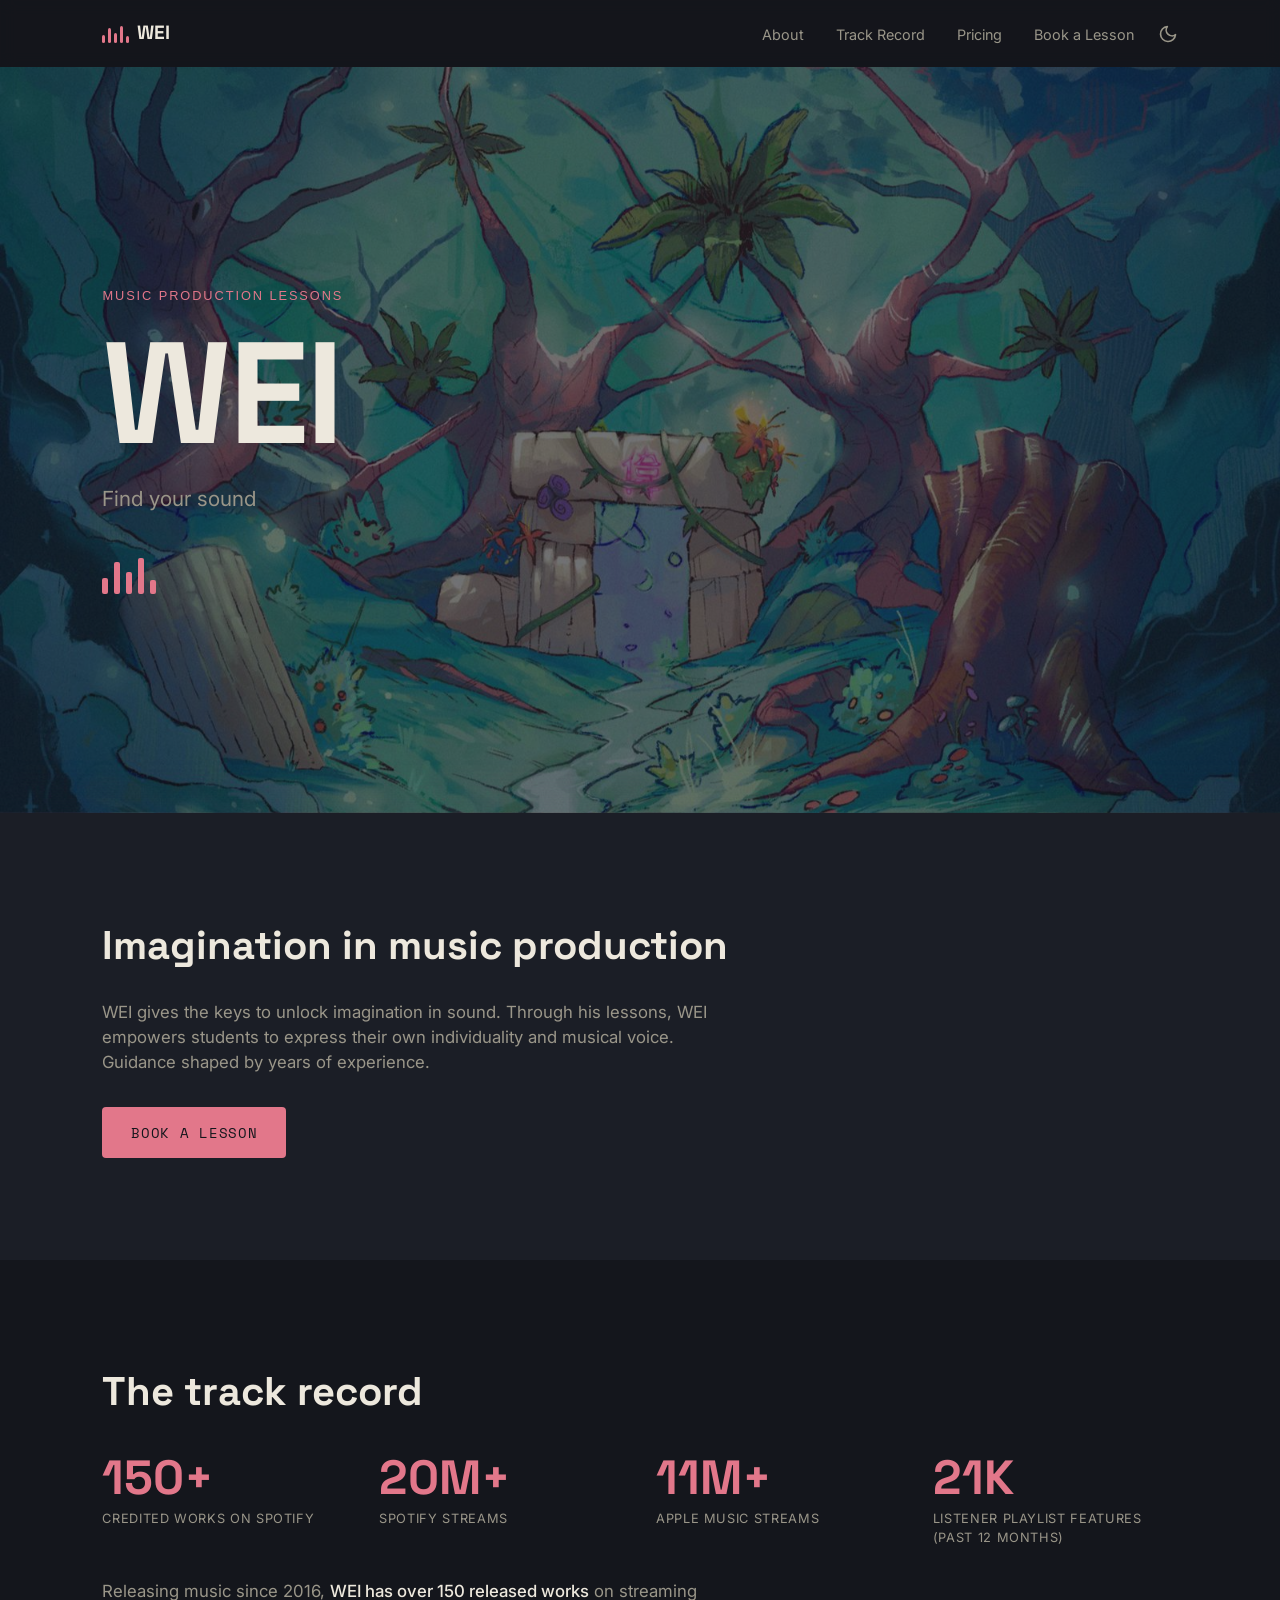
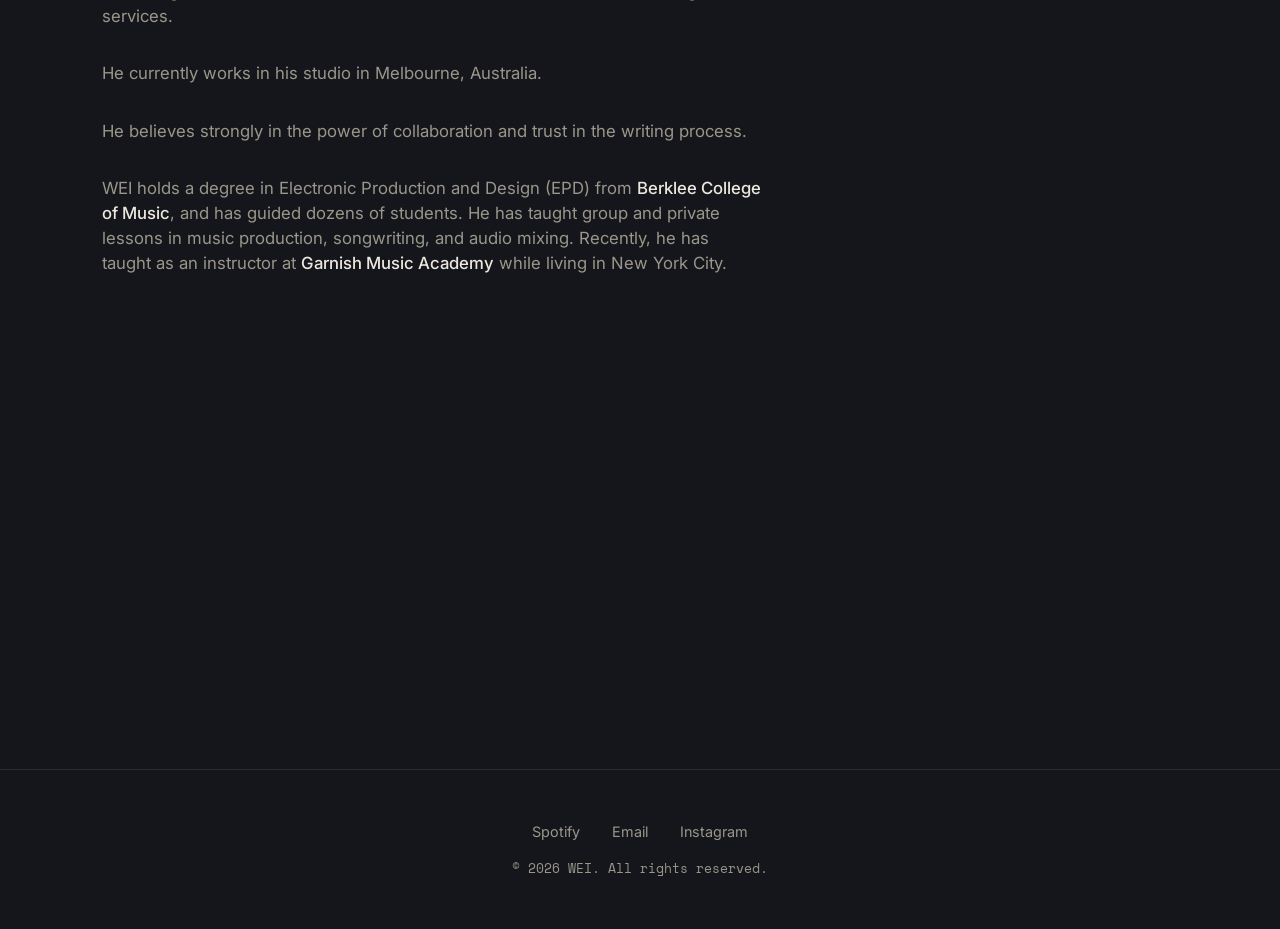
==== index.html @ 8adbad1e "add footer, theme-aware hero tint - new footer on both pages: Spotify, Email, Instagram links + copy" ====
<!doctype html>
<!-- Tells the browser this is a modern HTML5 document -->
<html lang="en">
<!-- lang="en" helps screen readers and search engines know the page language -->

<head>
  <!-- Everything in <head> is metadata: info FOR the browser, nothing the visitor sees directly -->

  <meta charset="UTF-8" />
  <!-- Character encoding - makes sure special characters (accents, symbols) display correctly -->

  <meta name="viewport" content="width=device-width, initial-scale=1.0" />
  <!-- Without this, mobile browsers render the page zoomed-out at "desktop width"
       and the visitor has to pinch-zoom. This locks the page width to the device's
       actual screen width instead. -->

  <title>WEI - Music Production</title>
  <!-- The text shown in the browser tab and in search results -->

  <!-- THEME: dark is the site's default. If the visitor has switched
       to light before, that choice was saved in localStorage (see
       script.js) and takes priority; otherwise it falls back to dark.
       Sets data-theme on <html> before anything paints - this has to
       be an inline script that runs immediately, not deferred code
       in script.js, or the page would render in the wrong theme for
       a split second first and then flash to the right one. -->
  <script>
    (function () {
      var saved = localStorage.getItem('theme');
      document.documentElement.setAttribute('data-theme', saved || 'dark');
    })();
  </script>

  <!-- Loading Google Fonts: three roles - a bold "display" font for the big
       brand name, a plain "body" font for readable paragraph text, and a
       "mono" font kept in reserve for small labels -->
  <link rel="preconnect" href="https://fonts.googleapis.com">
  <link href="https://fonts.googleapis.com/css2?family=Space+Grotesk:wght@500;700&family=Inter:wght@400;500&family=Space+Mono&display=swap" rel="stylesheet">

  <!-- All styling now lives in one shared file, styles.css, instead of
       being repeated inside a <style> block on every page. Both this
       page and pricing.html link to the same file, so a color/font
       change made once applies everywhere. -->
  <link rel="stylesheet" href="styles.css">
</head>

<body>

  <!-- ============ NAV ============
       <nav> is the semantically correct tag for a block of
       navigation links - screen readers can jump straight to it.
       This same nav markup is repeated on pricing.html - since
       it's only two pages, that's simpler than building a
       templating system just for this. -->
  <nav class="nav">
    <a class="brand" href="index.html">
      <!-- Mini copy of the hero's waveform - starts invisible
           (see .waveform--nav in styles.css) and fades in once
           script.js's IntersectionObserver reports the real one,
           down in the hero, has scrolled out of view. -->
      <div class="waveform waveform--nav" aria-hidden="true">
        <span></span><span></span><span></span><span></span><span></span>
      </div>
      WEI
    </a>

    <!-- Everything on the right side of the nav (links, theme switch,
         hamburger) is grouped in one wrapper so .nav's space-between
         still just has two things to split: the brand, and this. -->
    <div class="nav-right">

      <ul id="navLinks">
        <li><a href="#about">About</a></li>
        <li><a href="#credibility">Track Record</a></li>
        <li><a href="pricing.html">Pricing</a></li>
        <li><a href="mailto:w@weimusic.co">Book a Lesson</a></li>
      </ul>

      <!-- Light/dark switch - a sun and a moon icon stacked on top of
           each other, crossfading based on the data-theme attribute
           on <html> (same fade technique as the hamburger's 偉
           reveal). Whichever one is showing represents the theme
           that's currently active. -->
      <button class="theme-toggle" id="themeToggle" role="switch" aria-checked="false" aria-label="Toggle light and dark mode">
        <svg class="icon icon-sun" viewBox="0 0 24 24" fill="none" stroke="currentColor" stroke-width="2" stroke-linecap="round" stroke-linejoin="round" aria-hidden="true">
          <circle cx="12" cy="12" r="4"></circle>
          <line x1="12" y1="2" x2="12" y2="4"></line>
          <line x1="12" y1="20" x2="12" y2="22"></line>
          <line x1="4.93" y1="4.93" x2="6.34" y2="6.34"></line>
          <line x1="17.66" y1="17.66" x2="19.07" y2="19.07"></line>
          <line x1="2" y1="12" x2="4" y2="12"></line>
          <line x1="20" y1="12" x2="22" y2="12"></line>
          <line x1="4.93" y1="19.07" x2="6.34" y2="17.66"></line>
          <line x1="17.66" y1="6.34" x2="19.07" y2="4.93"></line>
        </svg>
        <svg class="icon icon-moon" viewBox="0 0 24 24" fill="none" stroke="currentColor" stroke-width="2" stroke-linecap="round" stroke-linejoin="round" aria-hidden="true">
          <path d="M21 12.79A9 9 0 1 1 11.21 3 7 7 0 0 0 21 12.79z"></path>
        </svg>
      </button>

      <!-- Hamburger button - only visible on narrow screens (see the
           640px media query in styles.css). The three bars fade out
           and 偉 fades in when .open is toggled on - the traditional
           character for "wei" as in 偉大 (wěidà), "great", a little
           nod to WEI's name instead of a plain X. aria-expanded is
           flipped by script.js so screen readers know whether the
           menu is currently open or closed. -->
      <button class="nav-toggle" id="navToggle" aria-label="Toggle menu" aria-expanded="false" aria-controls="navLinks">
        <span class="bar"></span>
        <span class="bar"></span>
        <span class="bar"></span>
        <span class="char" aria-hidden="true">偉</span>
      </button>

    </div>
  </nav>

  <!-- ============ HERO ============
       <header> is the semantically correct tag for intro/branding
       content - screen readers and search engines understand this
       is the "top of page" section, not just a generic <div>.

       It's wrapped in a plain .hero-wrap div for one reason: as you
       scroll, script.js grows .hero slightly larger (a background
       zoom effect - see styles.css and script.js for how). Scaling
       an element up makes it visually spill past its own edges, and
       .hero-wrap's only job is overflow: hidden, clipping that
       spill so the zoom doesn't bleed into the section below. -->
  <div class="hero-wrap">
  <header class="hero">

    <p class="eyebrow">Music Production Lessons</p>
    <!-- small label above the brand name -->

    <h1>WEI</h1>
    <!-- the brand name. There should only ever be ONE <h1> per page -
         it's the single most important heading, like a book title -->

    <p class="tagline">Find your sound</p>
    <!-- the slogan -->

    <div class="waveform" aria-hidden="true">
      <!-- aria-hidden="true" tells screen readers to skip this -
           it's purely decorative, not information anyone needs read aloud -->
      <span></span><span></span><span></span><span></span><span></span>
      <!-- five empty <span> elements - the CSS gives them their
           height, color, and bounce animation. They have no content
           because they're just visual bars, not text. -->
    </div>

  </header>
  </div>

  <!-- ============ ABOUT + CTA ============
       <main> wraps the primary content of the page - the "meat" of
       the site as opposed to header/footer/navigation chrome -->
  <main class="about" id="about">

    <h2>Imagination in music production</h2>
    <!-- <h2> is one level below <h1> - correct for a section heading -->

    <p>
      WEI gives the keys to unlock imagination in sound.
      Through his lessons, WEI empowers students to express their own
      individuality and musical voice.
      Guidance shaped by years of experience.
    </p>

    <a class="cta" href="mailto:w@weimusic.co">Book a lesson</a>
    <!-- clicking this opens the visitor's email app with a new message
         addressed to w@weimusic.co -->

  </main>

  <!-- ============ CREDIBILITY ============
       <section> is the right tag here - it's a standalone chunk of
       content with its own heading, but not the single primary
       content of the page the way <main> is -->
  <section class="credibility" id="credibility">

    <h2>The track record</h2>

    <div class="stats-grid">
      <!-- each .stat is one number + label pair. Using <div> here
           since there's no more semantically correct tag for a
           standalone stat callout -->
      <div class="stat">
        <div class="number">150+</div>
        <div class="label">Credited works on Spotify</div>
      </div>
      <div class="stat">
        <div class="number">20M+</div>
        <div class="label">Spotify streams</div>
      </div>
      <div class="stat">
        <div class="number">11M+</div>
        <div class="label">Apple Music streams</div>
      </div>
      <div class="stat">
        <div class="number">21K</div>
        <div class="label">Listener playlist features (past 12 months)</div>
      </div>
    </div>


    <p class="credentials">
      Releasing music since 2016, <strong>WEI has over 150 released
      works</strong> on streaming services.
    </p>

    <p class="credentials">
      He currently works in his studio in Melbourne, Australia.
    </p>

    <p class="credentials">
      He believes strongly in the power of collaboration and trust
      in the writing process.
    </p>

    <p class="credentials">
      WEI holds a degree in Electronic Production and Design (EPD)
      from <strong>Berklee College of Music</strong>, and has guided
      dozens of students. He has taught group and private lessons in
      music production, songwriting, and audio mixing. Recently, he
      has taught as an instructor at <strong>Garnish Music Academy</strong> while living
      in New York City.
    </p>

    <!-- SPOTIFY EMBED -->
    <div class="spotify-embed">
      <iframe
        src="https://open.spotify.com/embed/artist/2jOSQFHIeUc2OcPx8tSaTw?utm_source=generator&theme=0"
        width="100%"
        height="352"
        frameborder="0"
        allowfullscreen=""
        allow="autoplay; clipboard-write; encrypted-media; fullscreen; picture-in-picture"
        loading="lazy">
      </iframe>
    </div>

    <!-- TESTIMONIALS - temporarily hidden (commented out, not
         deleted) so it's a one-line uncomment to bring back later. -->
    <!--
    <div class="testimonials">
      <blockquote class="testimonial">
        <p>"WEI is a very important role model for me, thank you for all the support you have given my music."</p>
        <cite>- Vayav G.</cite>
      </blockquote>
    </div>
    -->

  </section>

  <!-- ============ FOOTER ============
       Same three links WEI is reachable through, repeated here so
       there's always one more low-friction way to get in touch even
       for a visitor who's scrolled all the way down without ever
       clicking the CTA higher up the page. -->
  <footer class="site-footer">
    <div class="footer-links">
      <a href="https://open.spotify.com/artist/2jOSQFHIeUc2OcPx8tSaTw" target="_blank" rel="noopener">Spotify</a>
      <a href="mailto:w@weimusic.co">Email</a>
      <a href="https://instagram.com/musicofwei" target="_blank" rel="noopener">Instagram</a>
    </div>
    <p class="footer-note">&copy; 2026 WEI. All rights reserved.</p>
  </footer>

  <!-- script.js is shared with pricing.html, same reasoning as the
       shared styles.css: one file, linked from both pages, so the
       hamburger-menu logic only has to be written once. defer makes
       it run after the HTML is parsed, so navToggle/navLinks exist
       by the time the script looks for them. -->
  <script src="script.js" defer></script>

</body>
</html>
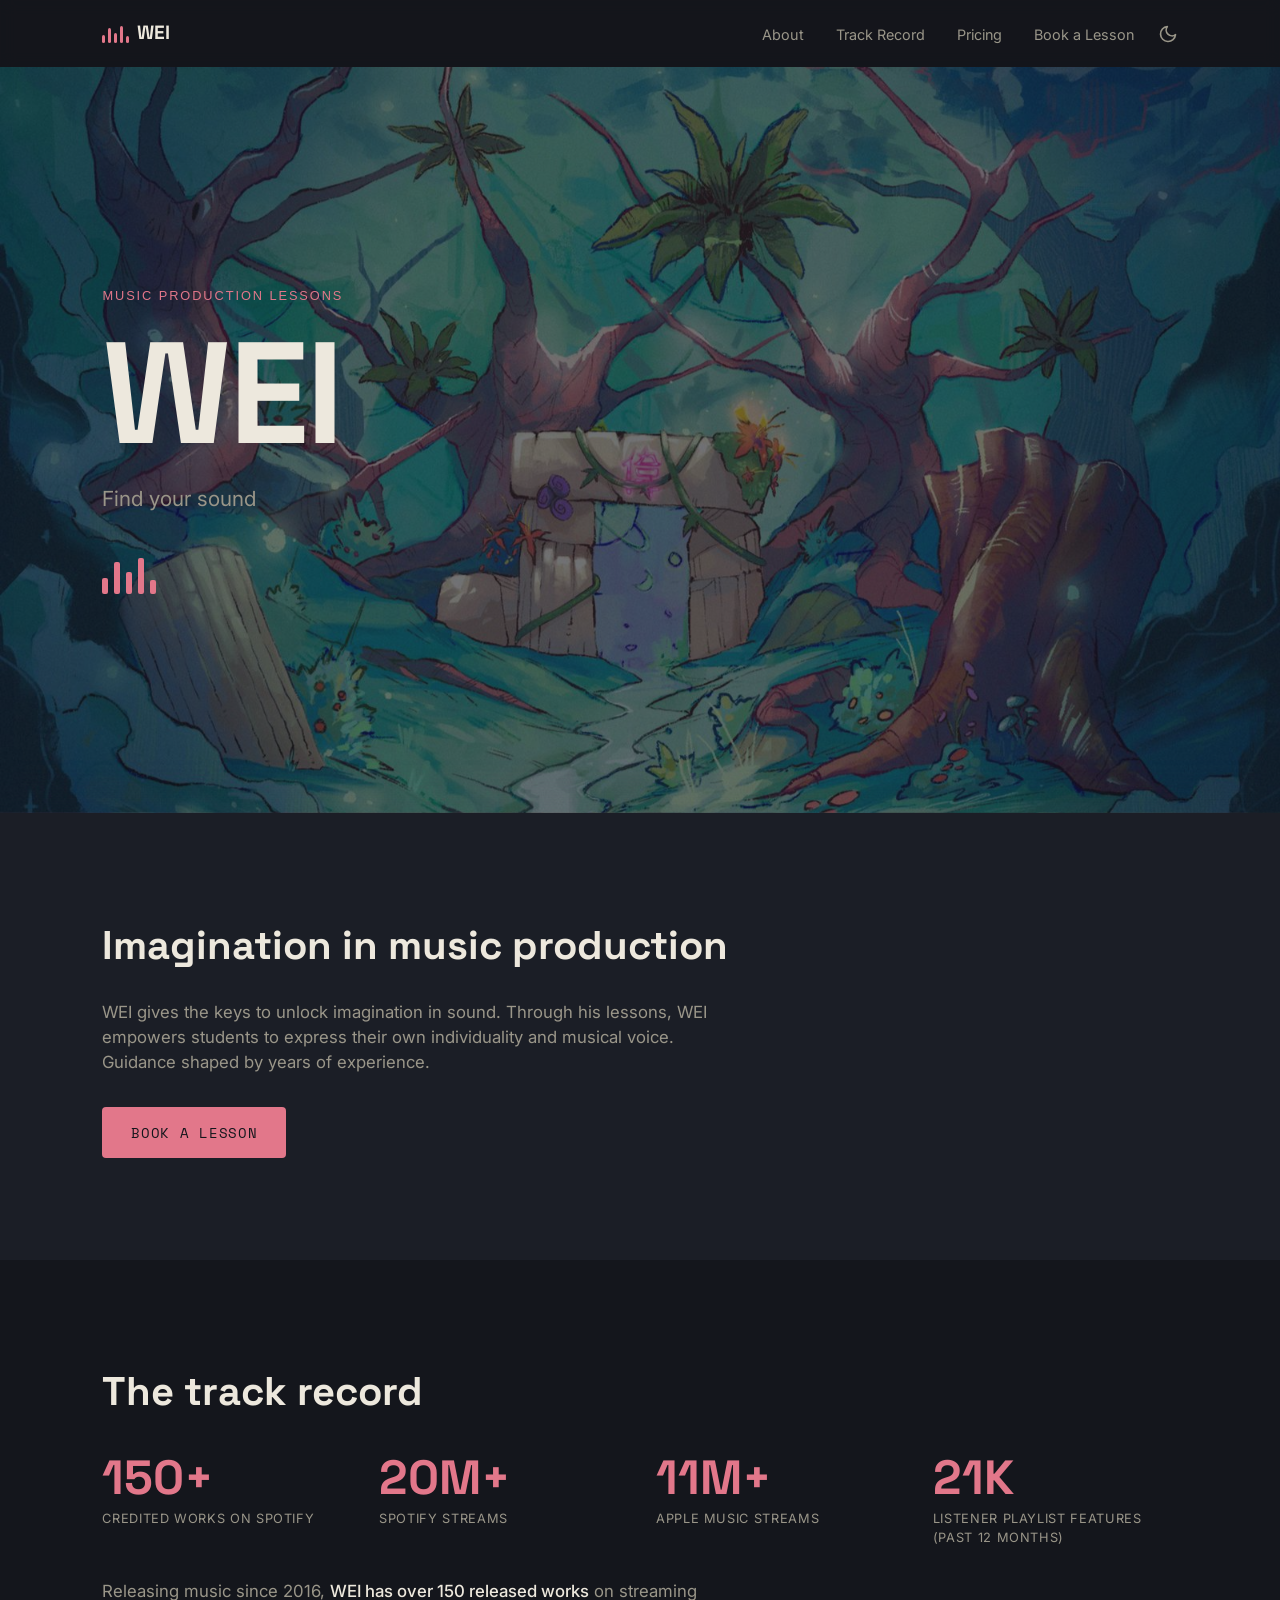
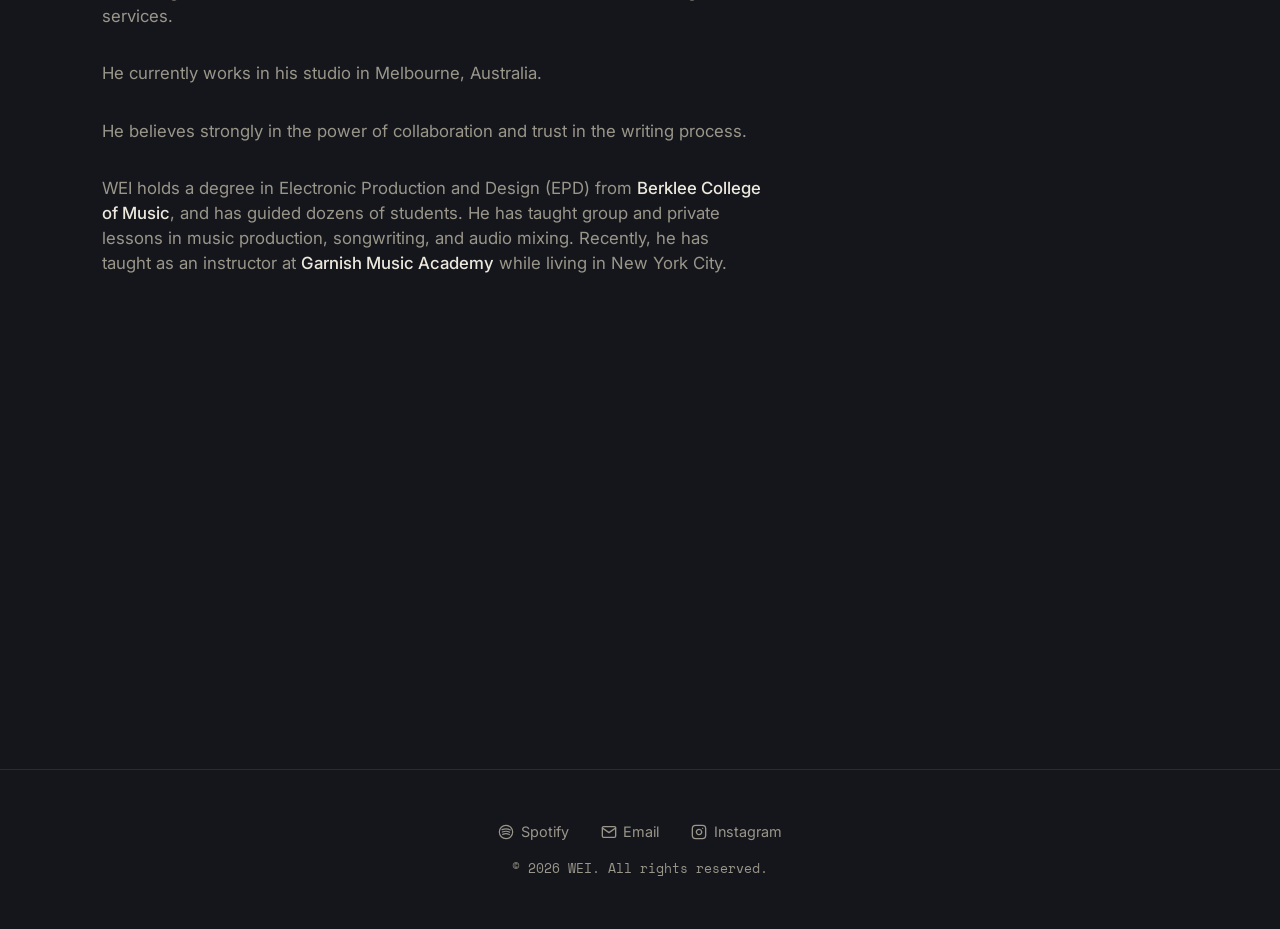
==== commit 6a01786b: "add footer icons, favicon, smoother mobile nav transition - Spotify/Email/Instagram icons added next" ====
--- a/index.html
+++ b/index.html
@@ -16,6 +16,17 @@
 
   <title>WEI - Music Production</title>
   <!-- The text shown in the browser tab and in search results -->
+
+  <!-- FAVICON: a placeholder text-mark (just "WEI") until a proper
+       logo is ready to swap in. Three files, not one - the SVG is
+       what modern browsers actually use for the tab icon (crisp at
+       any size); the .ico is a fallback for anything that doesn't
+       support SVG favicons; apple-touch-icon.png is what iOS uses
+       specifically for "Add to Home Screen," which requires a PNG
+       and won't accept the SVG or ICO. -->
+  <link rel="icon" href="favicon.svg" type="image/svg+xml">
+  <link rel="icon" href="favicon.ico" sizes="any">
+  <link rel="apple-touch-icon" href="apple-touch-icon.png">
 
   <!-- THEME: dark is the site's default. If the visitor has switched
        to light before, that choice was saved in localStorage (see
@@ -258,10 +269,35 @@
        for a visitor who's scrolled all the way down without ever
        clicking the CTA higher up the page. -->
   <footer class="site-footer">
+    <!-- icons use stroke="currentColor" instead of a fixed color, so
+         each one automatically matches its link's text color - the
+         same muted-to-white/black hover shift as the rest of the
+         footer, no extra CSS needed per icon -->
     <div class="footer-links">
-      <a href="https://open.spotify.com/artist/2jOSQFHIeUc2OcPx8tSaTw" target="_blank" rel="noopener">Spotify</a>
-      <a href="mailto:w@weimusic.co">Email</a>
-      <a href="https://instagram.com/musicofwei" target="_blank" rel="noopener">Instagram</a>
+      <a href="https://open.spotify.com/artist/2jOSQFHIeUc2OcPx8tSaTw" target="_blank" rel="noopener">
+        <svg class="icon" viewBox="0 0 24 24" fill="none" stroke="currentColor" stroke-width="1.8" stroke-linecap="round" aria-hidden="true">
+          <circle cx="12" cy="12" r="10"></circle>
+          <path d="M7 15.5c3-1.2 7-1.2 10 0.3"></path>
+          <path d="M6.5 12c3.5-1.4 8-1.4 11 0.3"></path>
+          <path d="M6 8.5c4-1.6 9-1.6 12.5 0.4"></path>
+        </svg>
+        Spotify
+      </a>
+      <a href="mailto:w@weimusic.co">
+        <svg class="icon" viewBox="0 0 24 24" fill="none" stroke="currentColor" stroke-width="2" stroke-linecap="round" stroke-linejoin="round" aria-hidden="true">
+          <rect x="2" y="4" width="20" height="16" rx="2"></rect>
+          <path d="M22 6l-10 7L2 6"></path>
+        </svg>
+        Email
+      </a>
+      <a href="https://instagram.com/musicofwei" target="_blank" rel="noopener">
+        <svg class="icon" viewBox="0 0 24 24" fill="none" stroke="currentColor" stroke-width="2" stroke-linecap="round" stroke-linejoin="round" aria-hidden="true">
+          <rect x="2" y="2" width="20" height="20" rx="5" ry="5"></rect>
+          <path d="M16 11.37A4 4 0 1 1 12.63 8 4 4 0 0 1 16 11.37z"></path>
+          <line x1="17.5" y1="6.5" x2="17.51" y2="6.5"></line>
+        </svg>
+        Instagram
+      </a>
     </div>
     <p class="footer-note">&copy; 2026 WEI. All rights reserved.</p>
   </footer>
--- a/styles.css
+++ b/styles.css
@@ -705,7 +705,12 @@
   }
 
   .nav ul {
-    display: none; /* hidden until script.js toggles .open on */
+    /* display stays flex at all times now, instead of toggling
+       none/flex - display isn't an animatable property, so that old
+       approach could only snap open/closed with no transition at
+       all. Hidden state is opacity/transform/visibility instead,
+       which DO transition smoothly. */
+    display: flex;
     flex-direction: column;
     position: absolute;
     top: 100%;
@@ -715,11 +720,26 @@
     padding: 1.25rem 6vw;
     background: rgba(var(--bg-rgb), 0.97);
     backdrop-filter: blur(8px);
-    transition: background-color var(--theme-transition);
+
+    opacity: 0;
+    transform: translateY(-8px); /* starts slightly above its resting position and drops in */
+    visibility: hidden; /* on top of opacity: 0, so it's not tabbable/selectable while hidden */
+    pointer-events: none; /* and not clickable while hidden, even though it's still technically in the layout */
+
+    /* visibility itself snaps rather than fades, so its transition is
+       delayed on the way in (switches to visible instantly) but
+       delayed on the way out (stays visible until the fade finishes,
+       then switches to hidden) - see .nav ul.open below for the
+       "way in" half of that */
+    transition: background-color var(--theme-transition), opacity 0.25s ease, transform 0.25s ease, visibility 0s linear 0.25s;
   }
 
   .nav ul.open {
-    display: flex;
+    opacity: 1;
+    transform: translateY(0);
+    visibility: visible;
+    pointer-events: auto;
+    transition: background-color var(--theme-transition), opacity 0.25s ease, transform 0.25s ease, visibility 0s linear 0s;
   }
 
   .nav a {
@@ -750,6 +770,9 @@
 }
 
 .footer-links a {
+  display: inline-flex; /* lays the icon and text out side by side */
+  align-items: center;
+  gap: 0.4rem;
   color: var(--text-muted);
   text-decoration: none;
   font-size: 0.9rem;
@@ -759,6 +782,12 @@
   transition: color 0.15s ease;
 }
 
+.footer-links .icon {
+  width: 16px;
+  height: 16px;
+  flex-shrink: 0; /* keeps the icon from getting squeezed if the link text wraps on a narrow screen */
+}
+
 .footer-links a:hover,
 .footer-links a:focus-visible {
   color: var(--text); /* same "reads white in dark, black in light" hover as the nav links */
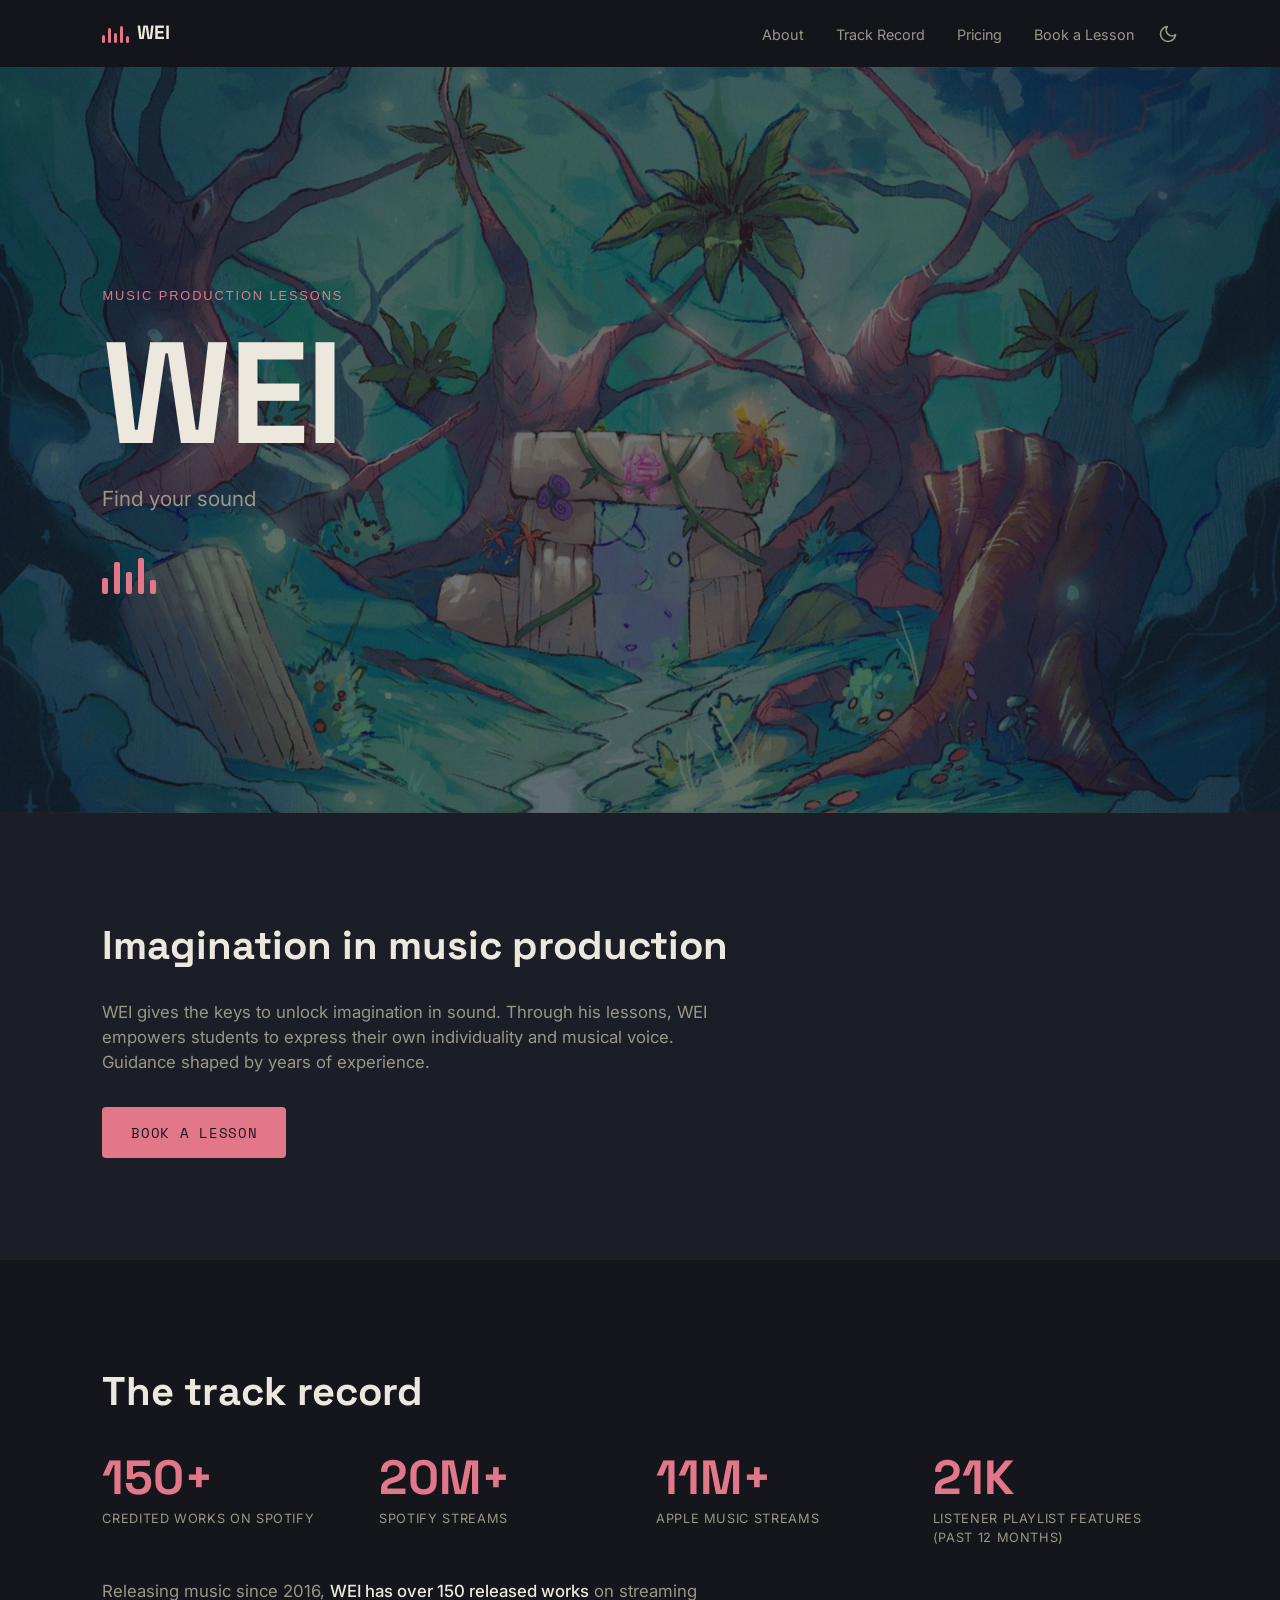
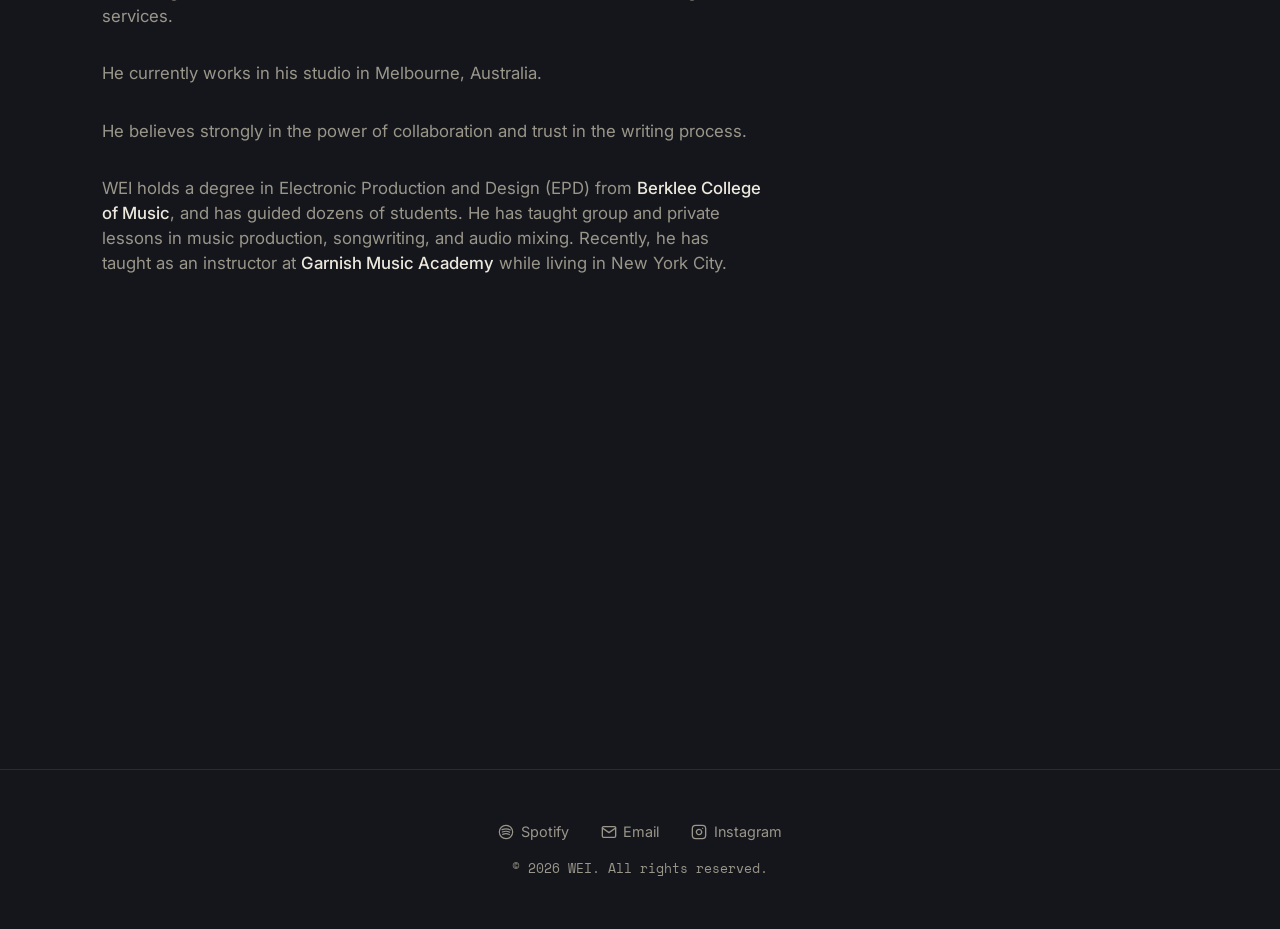
==== commit 7861629c: "add FAQ, view transitions between pages, fix nav-waveform inconsistencies - FAQ section added to pri" ====
--- a/index.html
+++ b/index.html
@@ -40,6 +40,26 @@
       var saved = localStorage.getItem('theme');
       document.documentElement.setAttribute('data-theme', saved || 'dark');
     })();
+  </script>
+
+  <!-- Arriving at a URL like index.html#about (e.g. clicking "About"
+       from the pricing page's nav) triggers the browser's own
+       automatic jump to that section. Because html { scroll-behavior:
+       smooth } in styles.css applies to that automatic jump too, not
+       just to clicks made after the page has already loaded, it was
+       visibly animating a scroll down the page right after arriving -
+       which looks like a mistake, since there was nothing on screen
+       yet establishing a "before" position for that motion to make
+       sense against. Forcing scroll-behavior: auto here overrides it
+       just for that initial jump; script.js hands control back to the
+       smooth CSS behavior once the page has settled, so a visitor
+       clicking "About" while already on this page still gets a
+       smooth scroll - it's only the instant-arrival case that skips
+       it. -->
+  <script>
+    if (location.hash) {
+      document.documentElement.style.scrollBehavior = 'auto';
+    }
   </script>
 
   <!-- Loading Google Fonts: three roles - a bold "display" font for the big
@@ -72,7 +92,7 @@
       <div class="waveform waveform--nav" aria-hidden="true">
         <span></span><span></span><span></span><span></span><span></span>
       </div>
-      WEI
+      <span class="brand-text">WEI</span>
     </a>
 
     <!-- Everything on the right side of the nav (links, theme switch,
--- a/styles.css
+++ b/styles.css
@@ -80,6 +80,19 @@
   --hero-tint-opacity: 0.78;
 
   color-scheme: light;
+}
+
+/* ===========================================================
+   VIEW TRANSITIONS
+   Opts every internal link (index.html <-> pricing.html) into the
+   browser's built-in View Transitions API: instead of the page just
+   cutting instantly to the new one, the browser crossfades between
+   a snapshot of the old page and the new one. Progressive
+   enhancement - browsers that don't support this rule yet just
+   ignore it and navigate exactly as before, nothing breaks.
+============================================================ */
+@view-transition {
+  navigation: auto;
 }
 
 /* CSS RESET */
@@ -496,6 +509,101 @@
 }
 
 /* ===========================================================
+   FAQ
+   Built on <details>/<summary> - a native HTML accordion, so
+   clicking a question to expand its answer needs zero JavaScript.
+   Everything below is just styling that behavior, not creating it.
+============================================================ */
+.faq {
+  margin-top: 3rem;
+  padding-top: 3rem;
+  border-top: 1px solid var(--border);
+  display: flex;
+  flex-direction: column;
+  gap: 1.5rem;
+  width: 100%;
+  max-width: 700px; /* matches .pricing-grid's max-width above, so both line up */
+  transition: border-color var(--theme-transition);
+}
+
+.faq h2 {
+  font-family: var(--font-display);
+  font-size: clamp(1.6rem, 3.5vw, 2.2rem);
+}
+
+.faq-list {
+  display: flex;
+  flex-direction: column;
+  gap: 0.5rem;
+}
+
+.faq-item {
+  border-bottom: 1px solid var(--border);
+  transition: border-color var(--theme-transition);
+}
+
+.faq-item summary {
+  display: flex;
+  align-items: center;
+  justify-content: space-between;
+  gap: 1rem;
+  cursor: pointer;
+  list-style: none; /* removes Firefox's default disclosure triangle */
+  font-family: var(--font-display);
+  font-weight: 500;
+  font-size: 1.05rem;
+  color: var(--text);
+  padding: 0.9rem 0;
+  transition: color 0.15s ease; /* fast, same reasoning as .nav a's hover */
+}
+
+.faq-item summary::-webkit-details-marker {
+  display: none; /* removes Chrome/Safari's default disclosure triangle */
+}
+
+.faq-item summary:hover,
+.faq-item summary:focus-visible {
+  color: var(--accent);
+}
+
+/* custom "+" indicator, replacing the default triangle removed
+   above - rotates 45deg into an "x" when the answer is open */
+.faq-item summary::after {
+  content: '+';
+  flex-shrink: 0;
+  font-family: var(--font-mono);
+  font-size: 1.3rem;
+  color: var(--text-muted);
+  transition: transform 0.25s ease;
+}
+
+.faq-item[open] summary::after {
+  transform: rotate(45deg);
+}
+
+.faq-item p {
+  color: var(--text-muted);
+  font-size: 0.95rem;
+  line-height: 1.6;
+  max-width: 60ch;
+  padding: 0 0 1.1rem;
+}
+
+.faq-item p a {
+  color: var(--accent);
+}
+
+.faq-closing {
+  color: var(--text-muted);
+  font-size: 0.95rem;
+  margin-top: 0.5rem;
+}
+
+.faq-closing a {
+  color: var(--accent);
+}
+
+/* ===========================================================
    NAV BAR
 ============================================================ */
 .nav {
@@ -521,6 +629,23 @@
   color: var(--text);
   text-decoration: none;
   flex-shrink: 0; /* stops the logo from getting squeezed/shrunk by the links next to it on narrow screens */
+}
+
+/* Marks just the "WEI" text as the SAME element across a navigation,
+   to the browser's view-transition engine (see @view-transition
+   above) - deliberately NOT the whole .nav .brand link. The mini
+   waveform next to it can be visible on one page and not the other
+   (it's always on for pricing.html, but only appears on index.html
+   after scrolling past the hero) - if the whole link carried the
+   name, the browser would try to morph two differently-shaped
+   elements into each other whenever those states didn't match,
+   which is what was reading as a jump on the way back to pricing.
+   Naming just the text keeps that part - the actual logo - morphing
+   smoothly every time, the closest plain-CSS equivalent to
+   something like Framer's Smart Animate, while the waveform simply
+   fades in or out normally as part of the page's plain crossfade. */
+.brand-text {
+  view-transition-name: brand;
 }
 
 /* Mini copy of the hero's waveform, living inside the nav brand
@@ -536,7 +661,10 @@
   margin-top: 0;
   opacity: 0;
   transform: translateX(-6px) scale(0.9);
-  transition: opacity 0.4s ease, transform 0.4s ease;
+  /* sped up from 0.4s - now that the observer fires at the right
+     moment (see script.js), a quicker fade keeps the handoff feeling
+     immediate instead of lagging behind the real one's disappearance */
+  transition: opacity 0.2s ease, transform 0.2s ease;
 }
 
 .waveform--nav span {
@@ -747,6 +875,20 @@
   }
 }
 
+/* Forces every transition inside .nav to resolve instantly - added
+   by script.js for one frame right before a cross-page navigation
+   fires. Without this, clicking a nav link shortly after the mini
+   waveform's reveal/hide transition started (most likely right
+   after scrolling past the hero, since "About" sits right there)
+   could catch it mid-animation, handing the view-transition engine
+   an unsettled snapshot to morph from - which is what made that
+   specific transition look worse than others. This guarantees a
+   clean, fully-settled snapshot every time, regardless of timing. */
+.nav.no-transition,
+.nav.no-transition * {
+  transition: none !important;
+}
+
 /* ===========================================================
    FOOTER
    Same on both pages - see the HTML comment on .site-footer in
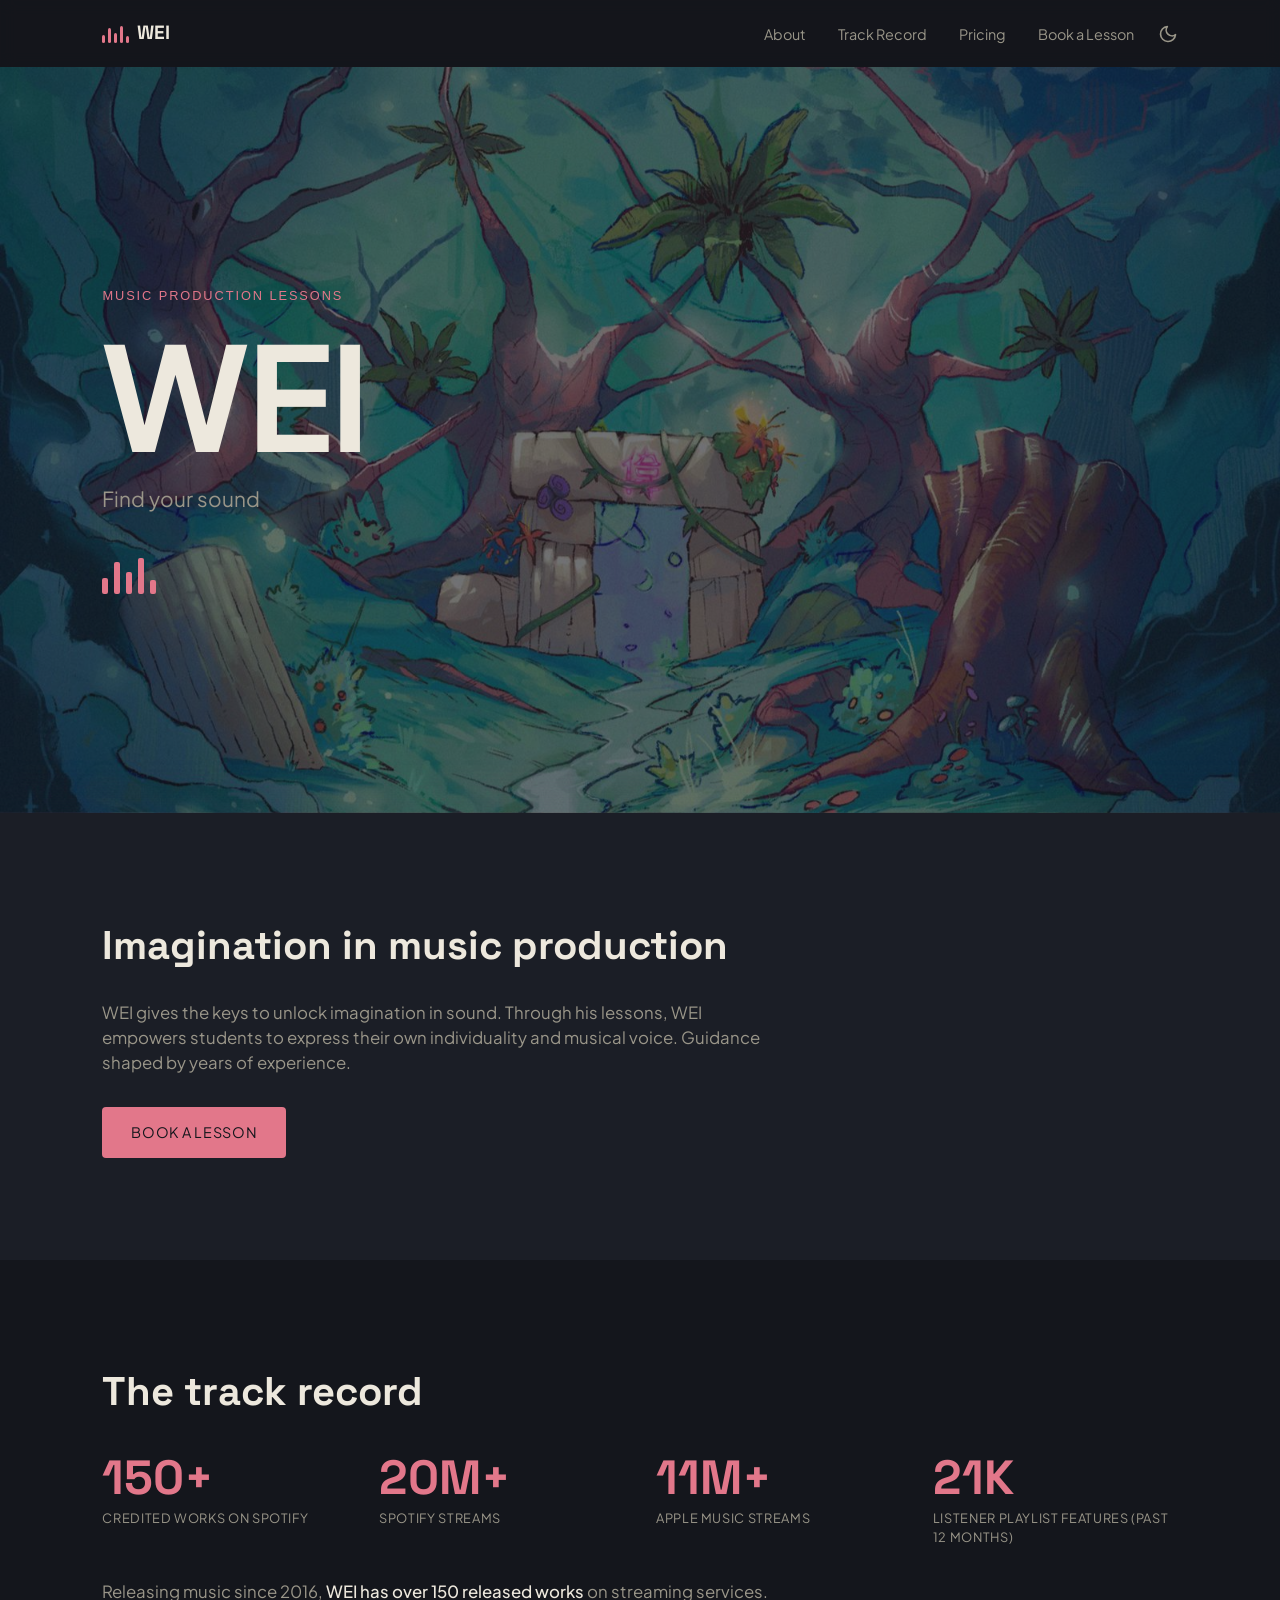
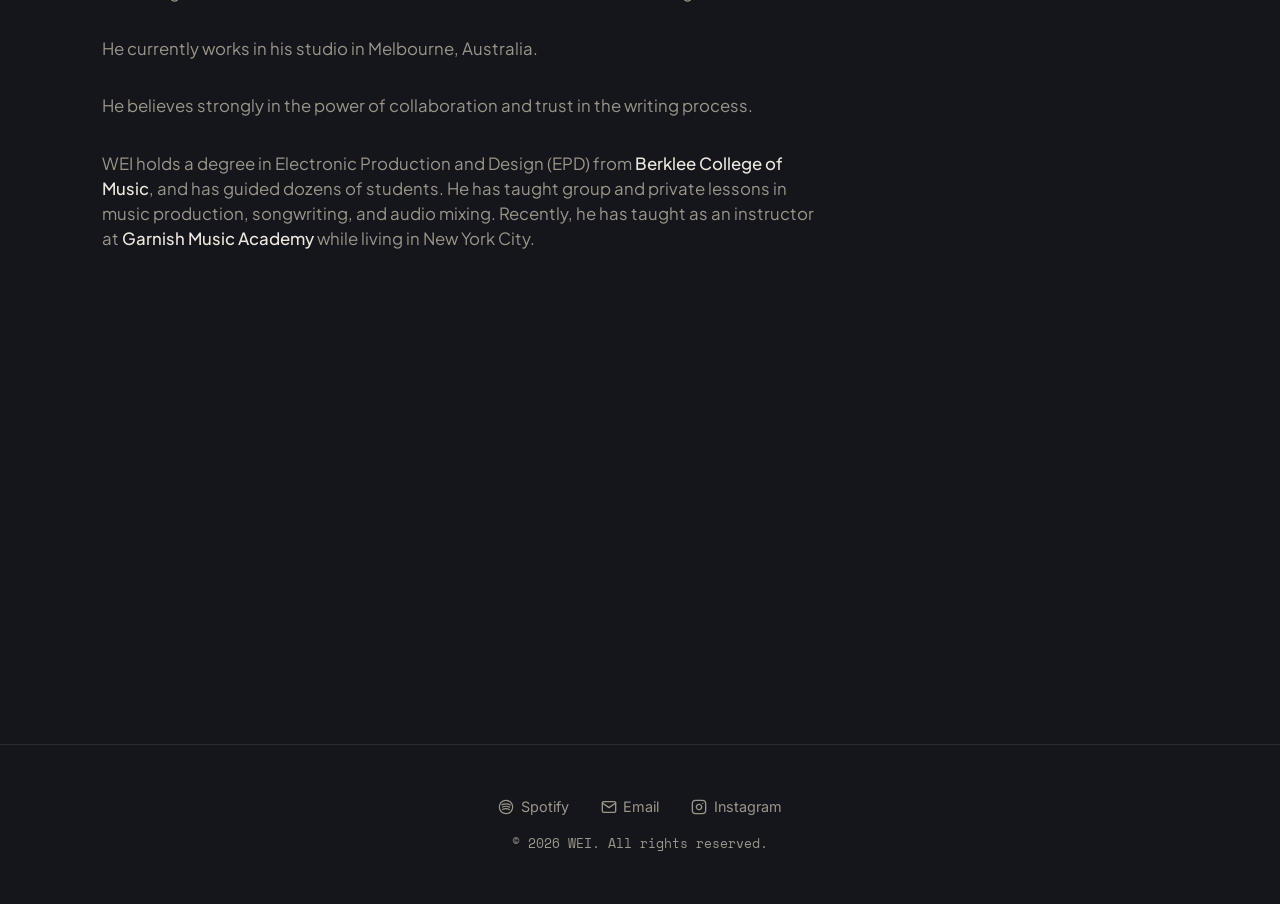
==== commit 05addc82: "Update typography: Space Grotesk for headings, Plus Jakarta Sans for WEI h1 and body, Inter/Space Mo" ====
--- a/index.html
+++ b/index.html
@@ -66,7 +66,7 @@
        brand name, a plain "body" font for readable paragraph text, and a
        "mono" font kept in reserve for small labels -->
   <link rel="preconnect" href="https://fonts.googleapis.com">
-  <link href="https://fonts.googleapis.com/css2?family=Space+Grotesk:wght@500;700&family=Inter:wght@400;500&family=Space+Mono&display=swap" rel="stylesheet">
+  <link href="https://fonts.googleapis.com/css2?family=Plus+Jakarta+Sans:wght@400;500;700&family=Space+Grotesk:wght@500;700&family=Inter:wght@400;500&family=Space+Mono&display=swap" rel="stylesheet">
 
   <!-- All styling now lives in one shared file, styles.css, instead of
        being repeated inside a <style> block on every page. Both this
@@ -103,7 +103,7 @@
       <ul id="navLinks">
         <li><a href="#about">About</a></li>
         <li><a href="#credibility">Track Record</a></li>
-        <li><a href="pricing.html">Pricing</a></li>
+        <li><a href="pricing/index.html">Pricing</a></li>
         <li><a href="mailto:w@weimusic.co">Book a Lesson</a></li>
       </ul>
 
--- a/styles.css
+++ b/styles.css
@@ -31,8 +31,9 @@
   --on-accent: #14161c;
 
   --font-display: 'Space Grotesk', sans-serif;
-  --font-body: 'Inter', sans-serif;
-  --font-mono: 'Space Mono', monospace;
+  --font-body: 'Plus Jakarta Sans', sans-serif;
+  --font-mono: 'Plus Jakarta Sans', sans-serif;
+  --font-h1: 'Plus Jakarta Sans', sans-serif;
 
   /* Shared timing for every color/background that changes when the
      theme flips - one value here keeps the whole page feeling like
@@ -261,7 +262,7 @@
 }
 
 .hero h1 {
-  font-family: var(--font-display);
+  font-family: var(--font-h1);
   font-weight: 700;
   font-size: clamp(4rem, 15vw, 9rem);
   line-height: 0.9;
@@ -454,7 +455,7 @@
 }
 
 .pricing-page h1 {
-  font-family: var(--font-display);
+  font-family: var(--font-h1);
   font-size: clamp(2.2rem, 6vw, 3.5rem);
 }
 
@@ -902,6 +903,9 @@
   padding: 4vw 8vw;
   border-top: 1px solid var(--border);
   transition: border-color var(--theme-transition);
+  font-family: 'Inter', sans-serif; /* original footer treatment,
+    kept independent of --font-body so it doesn't follow whatever
+    the rest of the site is set to */
 }
 
 .footer-links {
@@ -938,6 +942,7 @@
 .footer-note {
   color: var(--text-muted);
   font-size: 0.8rem;
-  font-family: var(--font-mono); /* matches the mono treatment used on price-card labels and the CTA button */
+  font-family: 'Space Mono', monospace; /* original treatment - kept
+    independent of --font-mono for the same reason as .site-footer above */
   transition: color var(--theme-transition);
 }
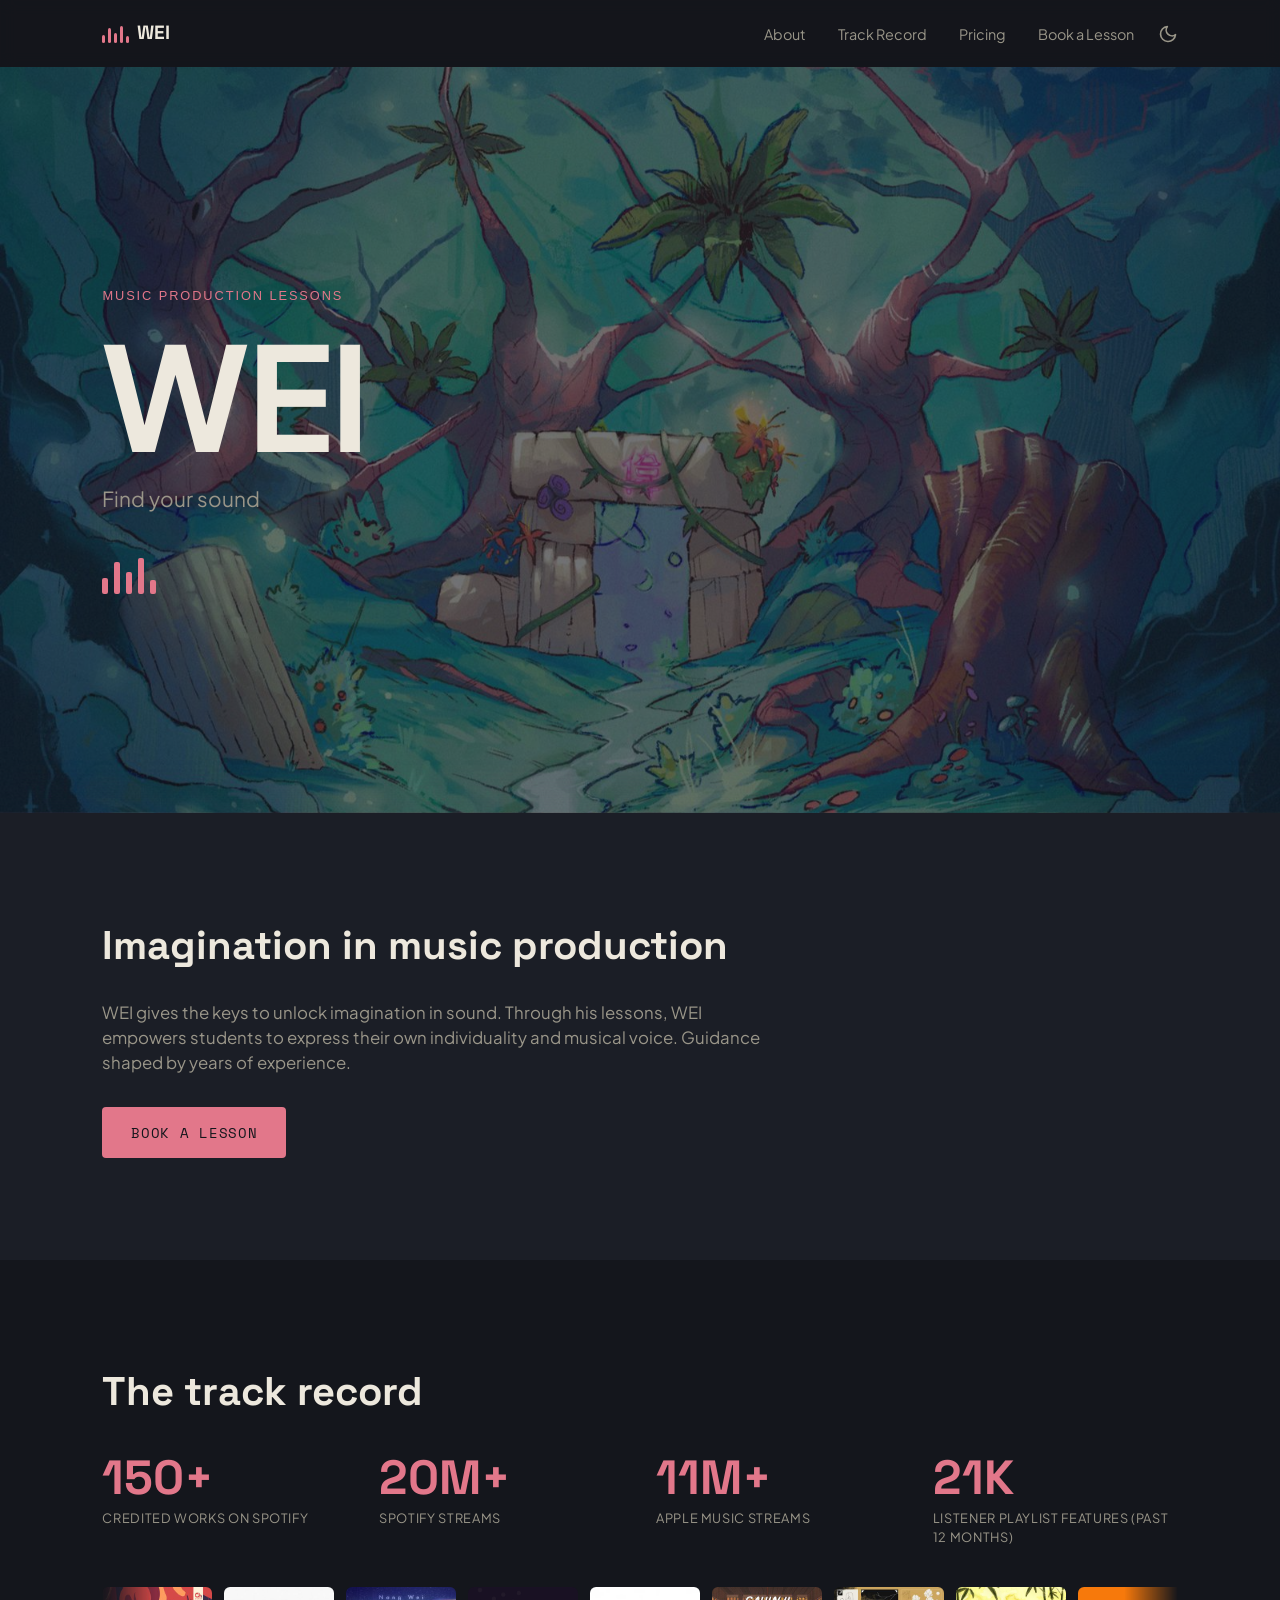
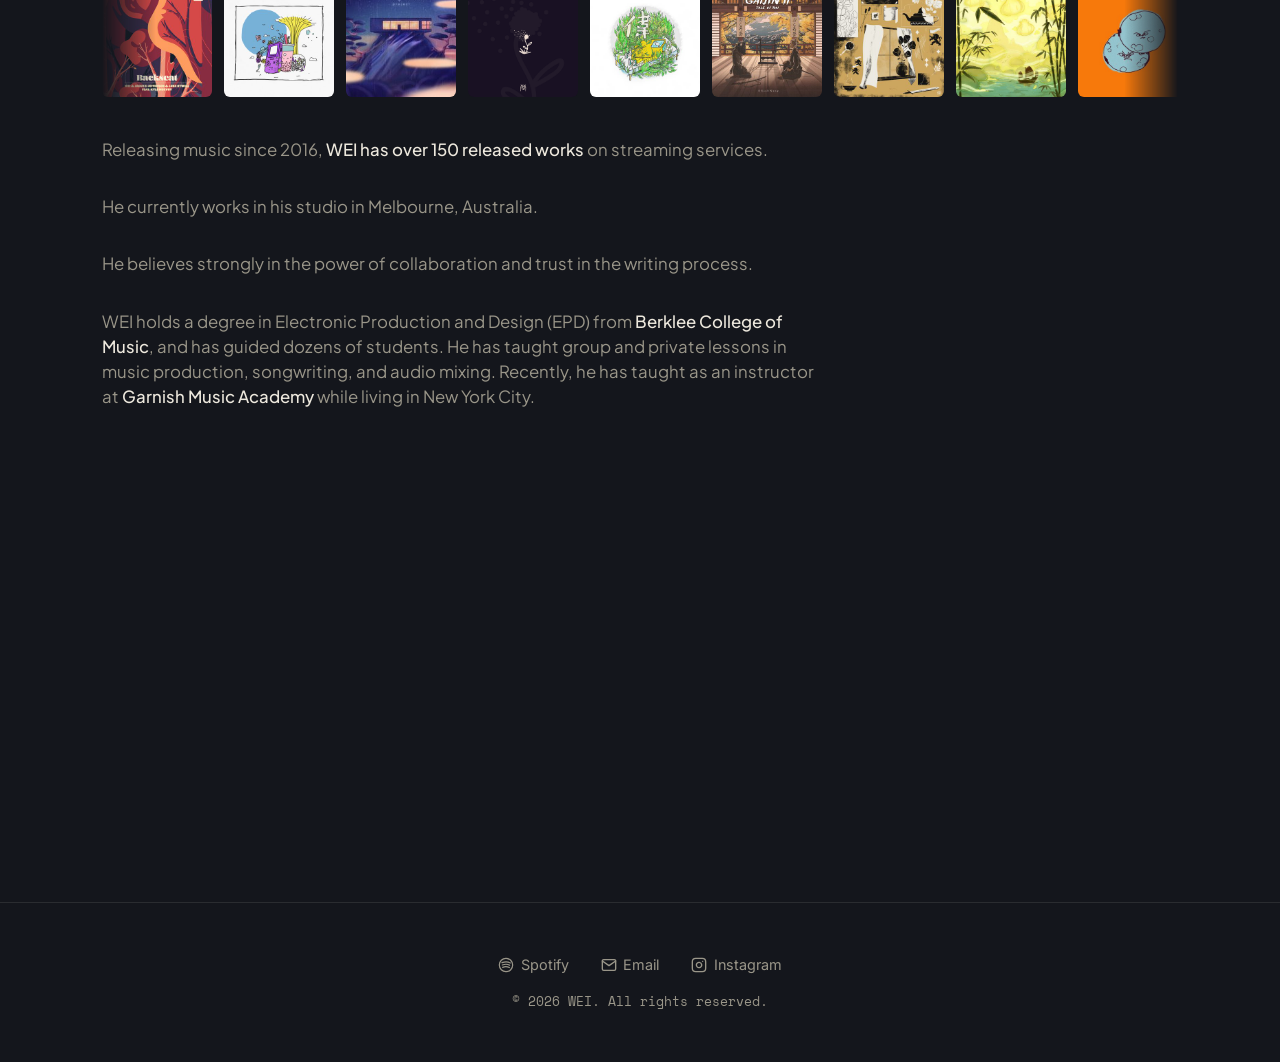
==== commit 8ab8d910: "Add organic waveform animation, staggered scroll-reveal rhythm, and cover art marquee - Each wavefor" ====
--- a/index.html
+++ b/index.html
@@ -158,19 +158,19 @@
        .hero-wrap's only job is overflow: hidden, clipping that
        spill so the zoom doesn't bleed into the section below. -->
   <div class="hero-wrap">
-  <header class="hero">
-
-    <p class="eyebrow">Music Production Lessons</p>
+  <header class="hero" data-reveal-group="fade">
+
+    <p class="eyebrow reveal">Music Production Lessons</p>
     <!-- small label above the brand name -->
 
-    <h1>WEI</h1>
+    <h1 class="reveal">WEI</h1>
     <!-- the brand name. There should only ever be ONE <h1> per page -
          it's the single most important heading, like a book title -->
 
-    <p class="tagline">Find your sound</p>
+    <p class="tagline reveal">Find your sound</p>
     <!-- the slogan -->
 
-    <div class="waveform" aria-hidden="true">
+    <div class="waveform reveal" aria-hidden="true">
       <!-- aria-hidden="true" tells screen readers to skip this -
            it's purely decorative, not information anyone needs read aloud -->
       <span></span><span></span><span></span><span></span><span></span>
@@ -185,19 +185,19 @@
   <!-- ============ ABOUT + CTA ============
        <main> wraps the primary content of the page - the "meat" of
        the site as opposed to header/footer/navigation chrome -->
-  <main class="about" id="about">
-
-    <h2>Imagination in music production</h2>
+  <main class="about" id="about" data-reveal-group>
+
+    <h2 class="reveal">Imagination in music production</h2>
     <!-- <h2> is one level below <h1> - correct for a section heading -->
 
-    <p>
+    <p class="reveal">
       WEI gives the keys to unlock imagination in sound.
       Through his lessons, WEI empowers students to express their own
       individuality and musical voice.
       Guidance shaped by years of experience.
     </p>
 
-    <a class="cta" href="mailto:w@weimusic.co">Book a lesson</a>
+    <a class="cta reveal" href="mailto:w@weimusic.co">Book a lesson</a>
     <!-- clicking this opens the visitor's email app with a new message
          addressed to w@weimusic.co -->
 
@@ -207,11 +207,11 @@
        <section> is the right tag here - it's a standalone chunk of
        content with its own heading, but not the single primary
        content of the page the way <main> is -->
-  <section class="credibility" id="credibility">
-
-    <h2>The track record</h2>
-
-    <div class="stats-grid">
+  <section class="credibility" id="credibility" data-reveal-group>
+
+    <h2 class="reveal">The track record</h2>
+
+    <div class="stats-grid reveal">
       <!-- each .stat is one number + label pair. Using <div> here
            since there's no more semantically correct tag for a
            standalone stat callout -->
@@ -233,22 +233,82 @@
       </div>
     </div>
 
-
-    <p class="credentials">
+    <!-- ============ COVER ART MARQUEE ============
+         A continuous strip of release covers, listed twice back to
+         back so styles.css's animation can loop it seamlessly (see
+         the comment there). Purely visual - aria-hidden since the
+         Spotify embed below is the real, accessible way to browse
+         the catalog.
+
+         Pulls straight from images/Marquee_covers/ - whatever's
+         actually in that folder is what's listed below (the whole
+         set appears twice back to back, for the seamless loop). Add
+         or swap files there and let me know - I'll update this list
+         to match. -->
+    <div class="cover-marquee reveal" aria-hidden="true">
+      <div class="cover-marquee-track">
+        <img src="images/Marquee_covers/Backseat.jpg" alt="Backseat" loading="lazy">
+        <img src="images/Marquee_covers/Bubble%20Tea%20rework.JPG" alt="Bubble Tea rework" loading="lazy">
+        <img src="images/Marquee_covers/ElijahNangxWEI-nangwei_art.jpg" alt="ElijahNangxWEI-nangwei art" loading="lazy">
+        <img src="images/Marquee_covers/Feel%20Trip%20-%20my%20wishes%20saved.PNG" alt="Feel Trip - my wishes saved" loading="lazy">
+        <img src="images/Marquee_covers/Fjunxwei-tomorrow.jpg" alt="Fjunxwei-tomorrow" loading="lazy">
+        <img src="images/Marquee_covers/Front%20Cover%20Gaijin%202.jpg" alt="Front Cover Gaijin 2" loading="lazy">
+        <img src="images/Marquee_covers/Golden%20Gates.jpg" alt="Golden Gates" loading="lazy">
+        <img src="images/Marquee_covers/IMG_1874.jpg" alt="IMG 1874" loading="lazy">
+        <img src="images/Marquee_covers/Loyal_Cover%20Art.jpg" alt="Loyal Cover Art" loading="lazy">
+        <img src="images/Marquee_covers/NOTFINAL_DTS_Philia_Daniel_Faro%CC%80_Photo_ID4683.jpg" alt="NOTFINAL DTS Philia Daniel Farò Photo ID4683" loading="lazy">
+        <img src="images/Marquee_covers/Persona.png" alt="Persona" loading="lazy">
+        <img src="images/Marquee_covers/Vinci_LazlowxWEI.jpg" alt="Vinci LazlowxWEI" loading="lazy">
+        <img src="images/Marquee_covers/WEI%20-%20%5BNeverland%5D%20Bazaar%2030-9%20final.jpg" alt="WEI - [Neverland] Bazaar 30-9 final" loading="lazy">
+        <img src="images/Marquee_covers/WEI%20Cover%20%282022%29.png" alt="WEI Cover (2022)" loading="lazy">
+        <img src="images/Marquee_covers/WEI%2C%20Cotton%20Duck%20-%20Solstice%20EP%20Artwork%20.jpeg" alt="WEI, Cotton Duck - Solstice EP Artwork" loading="lazy">
+        <img src="images/Marquee_covers/cute%20shh.jpeg" alt="cute shh" loading="lazy">
+        <img src="images/Marquee_covers/fizzyliftingdrinks.jpeg" alt="fizzyliftingdrinks" loading="lazy">
+        <img src="images/Marquee_covers/halls%20i%20dream%20of%20final.jpg" alt="halls i dream of final" loading="lazy">
+        <img src="images/Marquee_covers/hines_simla.png" alt="hines simla" loading="lazy">
+        <img src="images/Marquee_covers/into%20your%20arms....jpeg" alt="into your arms..." loading="lazy">
+        <img src="images/Marquee_covers/willamber3.jpg" alt="willamber3" loading="lazy">
+        <img src="images/Marquee_covers/youth.JPG" alt="youth" loading="lazy">
+        <img src="images/Marquee_covers/Backseat.jpg" alt="Backseat" loading="lazy">
+        <img src="images/Marquee_covers/Bubble%20Tea%20rework.JPG" alt="Bubble Tea rework" loading="lazy">
+        <img src="images/Marquee_covers/ElijahNangxWEI-nangwei_art.jpg" alt="ElijahNangxWEI-nangwei art" loading="lazy">
+        <img src="images/Marquee_covers/Feel%20Trip%20-%20my%20wishes%20saved.PNG" alt="Feel Trip - my wishes saved" loading="lazy">
+        <img src="images/Marquee_covers/Fjunxwei-tomorrow.jpg" alt="Fjunxwei-tomorrow" loading="lazy">
+        <img src="images/Marquee_covers/Front%20Cover%20Gaijin%202.jpg" alt="Front Cover Gaijin 2" loading="lazy">
+        <img src="images/Marquee_covers/Golden%20Gates.jpg" alt="Golden Gates" loading="lazy">
+        <img src="images/Marquee_covers/IMG_1874.jpg" alt="IMG 1874" loading="lazy">
+        <img src="images/Marquee_covers/Loyal_Cover%20Art.jpg" alt="Loyal Cover Art" loading="lazy">
+        <img src="images/Marquee_covers/NOTFINAL_DTS_Philia_Daniel_Faro%CC%80_Photo_ID4683.jpg" alt="NOTFINAL DTS Philia Daniel Farò Photo ID4683" loading="lazy">
+        <img src="images/Marquee_covers/Persona.png" alt="Persona" loading="lazy">
+        <img src="images/Marquee_covers/Vinci_LazlowxWEI.jpg" alt="Vinci LazlowxWEI" loading="lazy">
+        <img src="images/Marquee_covers/WEI%20-%20%5BNeverland%5D%20Bazaar%2030-9%20final.jpg" alt="WEI - [Neverland] Bazaar 30-9 final" loading="lazy">
+        <img src="images/Marquee_covers/WEI%20Cover%20%282022%29.png" alt="WEI Cover (2022)" loading="lazy">
+        <img src="images/Marquee_covers/WEI%2C%20Cotton%20Duck%20-%20Solstice%20EP%20Artwork%20.jpeg" alt="WEI, Cotton Duck - Solstice EP Artwork" loading="lazy">
+        <img src="images/Marquee_covers/cute%20shh.jpeg" alt="cute shh" loading="lazy">
+        <img src="images/Marquee_covers/fizzyliftingdrinks.jpeg" alt="fizzyliftingdrinks" loading="lazy">
+        <img src="images/Marquee_covers/halls%20i%20dream%20of%20final.jpg" alt="halls i dream of final" loading="lazy">
+        <img src="images/Marquee_covers/hines_simla.png" alt="hines simla" loading="lazy">
+        <img src="images/Marquee_covers/into%20your%20arms....jpeg" alt="into your arms..." loading="lazy">
+        <img src="images/Marquee_covers/willamber3.jpg" alt="willamber3" loading="lazy">
+        <img src="images/Marquee_covers/youth.JPG" alt="youth" loading="lazy">
+      </div>
+    </div>
+
+    <p class="credentials reveal">
       Releasing music since 2016, <strong>WEI has over 150 released
       works</strong> on streaming services.
     </p>
 
-    <p class="credentials">
+    <p class="credentials reveal">
       He currently works in his studio in Melbourne, Australia.
     </p>
 
-    <p class="credentials">
+    <p class="credentials reveal">
       He believes strongly in the power of collaboration and trust
       in the writing process.
     </p>
 
-    <p class="credentials">
+    <p class="credentials reveal">
       WEI holds a degree in Electronic Production and Design (EPD)
       from <strong>Berklee College of Music</strong>, and has guided
       dozens of students. He has taught group and private lessons in
@@ -258,7 +318,7 @@
     </p>
 
     <!-- SPOTIFY EMBED -->
-    <div class="spotify-embed">
+    <div class="spotify-embed reveal">
       <iframe
         src="https://open.spotify.com/embed/artist/2jOSQFHIeUc2OcPx8tSaTw?utm_source=generator&theme=0"
         width="100%"
--- a/styles.css
+++ b/styles.css
@@ -289,22 +289,93 @@
   width: 6px;
   background: var(--accent);
   border-radius: 2px;
-  animation: bounce 1.2s ease-in-out infinite;
-}
-
-.waveform span:nth-child(1) { height: 40%; animation-delay: 0s; }
-.waveform span:nth-child(2) { height: 80%; animation-delay: 0.15s; }
-.waveform span:nth-child(3) { height: 55%; animation-delay: 0.3s; }
-.waveform span:nth-child(4) { height: 90%; animation-delay: 0.45s; }
-.waveform span:nth-child(5) { height: 35%; animation-delay: 0.6s; }
-
-@keyframes bounce {
-  0%, 100% { transform: scaleY(0.4); }
-  50%      { transform: scaleY(1); }
+  transform-origin: bottom;
+}
+
+/* Each bar gets its own irregular, multi-beat pattern and its own
+   duration, instead of all five sharing one simple up-down loop -
+   reads closer to a real waveform's uneven texture than a metronome.
+   The durations (0.9s/1.3s/1.05s/1.5s/0.8s) are deliberately not
+   round multiples of one another, so the combined five-bar pattern
+   takes a long time to visibly repeat. */
+.waveform span:nth-child(1) { height: 40%; animation: wave-1 0.9s ease-in-out infinite; }
+.waveform span:nth-child(2) { height: 80%; animation: wave-2 1.3s ease-in-out infinite; }
+.waveform span:nth-child(3) { height: 55%; animation: wave-3 1.05s ease-in-out infinite; }
+.waveform span:nth-child(4) { height: 90%; animation: wave-4 1.5s ease-in-out infinite; }
+.waveform span:nth-child(5) { height: 35%; animation: wave-5 0.8s ease-in-out infinite; }
+
+@keyframes wave-1 {
+  0%   { transform: scaleY(0.3); }
+  30%  { transform: scaleY(0.9); }
+  55%  { transform: scaleY(0.5); }
+  80%  { transform: scaleY(1); }
+  100% { transform: scaleY(0.3); }
+}
+@keyframes wave-2 {
+  0%   { transform: scaleY(0.6); }
+  25%  { transform: scaleY(1); }
+  50%  { transform: scaleY(0.4); }
+  75%  { transform: scaleY(0.8); }
+  100% { transform: scaleY(0.6); }
+}
+@keyframes wave-3 {
+  0%   { transform: scaleY(0.4); }
+  35%  { transform: scaleY(0.85); }
+  60%  { transform: scaleY(1); }
+  85%  { transform: scaleY(0.5); }
+  100% { transform: scaleY(0.4); }
+}
+@keyframes wave-4 {
+  0%   { transform: scaleY(0.7); }
+  20%  { transform: scaleY(0.35); }
+  50%  { transform: scaleY(1); }
+  75%  { transform: scaleY(0.6); }
+  100% { transform: scaleY(0.7); }
+}
+@keyframes wave-5 {
+  0%   { transform: scaleY(0.35); }
+  30%  { transform: scaleY(0.75); }
+  55%  { transform: scaleY(0.45); }
+  80%  { transform: scaleY(0.95); }
+  100% { transform: scaleY(0.35); }
 }
 
 @media (prefers-reduced-motion: reduce) {
   .waveform span { animation: none; }
+}
+
+/* ===========================================================
+   SCROLL REVEAL RHYTHM
+   Companion to the JS in script.js. Elements inside a
+   [data-reveal-group] container start hidden and slightly lower,
+   then fade/slide in - script.js staggers each child's own
+   transition-delay so a section's pieces land one after another on
+   a short beat instead of all appearing at once.
+============================================================ */
+[data-reveal-group] > .reveal {
+  opacity: 0;
+  transform: translateY(16px);
+  transition: opacity 0.6s ease, transform 0.6s ease;
+}
+
+[data-reveal-group].is-visible > .reveal {
+  opacity: 1;
+  transform: none;
+}
+
+/* The hero is the one reveal group with something else already
+   claiming `transform` on its children - script.js scales .hero up
+   as you scroll past it, and counter-scales these same children back
+   down to keep the text steady (see HERO SCROLL ZOOM there). Sliding
+   them too would fight that, so the hero only fades in. */
+[data-reveal-group="fade"] > .reveal {
+  transform: none;
+}
+
+@media (prefers-reduced-motion: reduce) {
+  [data-reveal-group] > .reveal {
+    transition: none;
+  }
 }
 
 /* ===========================================================
@@ -336,7 +407,8 @@
   padding: 0.9rem 1.8rem;
   background: var(--accent);
   color: var(--on-accent);
-  font-family: var(--font-mono);
+  font-family: 'Space Mono', monospace; /* original CTA treatment,
+    kept independent of --font-mono like the footer */
   font-size: 0.9rem;
   letter-spacing: 0.05em;
   text-decoration: none;
@@ -438,6 +510,53 @@
   font-style: normal;
   font-size: 0.85rem;
   color: var(--text-muted);
+}
+
+/* ===========================================================
+   COVER ART MARQUEE
+   A continuous, seamlessly-looping strip of release covers - the
+   track record made visual instead of just numbers. The HTML lists
+   every cover TWICE back to back; animating exactly -50% shifts the
+   strip by precisely one full set's width, so the moment the first
+   set has scrolled off, the (identical) second set is sitting
+   exactly where the first one started - no visible seam or reset.
+============================================================ */
+.cover-marquee {
+  width: 100%;
+  overflow: hidden;
+  margin: 0.5rem 0;
+  -webkit-mask-image: linear-gradient(to right, transparent, black 5%, black 95%, transparent);
+          mask-image: linear-gradient(to right, transparent, black 5%, black 95%, transparent);
+}
+
+.cover-marquee-track {
+  display: flex;
+  width: max-content;
+  gap: 12px;
+  animation: cover-marquee-scroll 35s linear infinite;
+}
+
+.cover-marquee:hover .cover-marquee-track {
+  animation-play-state: paused; /* lets a visitor actually look at one instead of it sliding away */
+}
+
+.cover-marquee-track img {
+  height: 110px;
+  width: 110px;
+  object-fit: cover;
+  flex-shrink: 0;
+  border-radius: 6px;
+  background: var(--bg-soft); /* visible placeholder shape until the real cover files are added */
+}
+
+@keyframes cover-marquee-scroll {
+  from { transform: translateX(0); }
+  to   { transform: translateX(-50%); }
+}
+
+@media (prefers-reduced-motion: reduce) {
+  .cover-marquee-track { animation: none; }
+  .cover-marquee { overflow-x: auto; } /* still browsable, just not auto-scrolling */
 }
 
 /* ===========================================================
@@ -651,7 +770,7 @@
 
 /* Mini copy of the hero's waveform, living inside the nav brand
    link. Reuses .waveform's flex/gap and .waveform span's bar shape
-   + bounce animation as-is (the bar heights below are percentages
+   + per-bar animations as-is (the bar heights below are percentages
    of this element's own height, so they scale down automatically -
    no need to redeclare them). Hidden until .nav gets .show-waveform
    from script.js's IntersectionObserver, once the real one in the
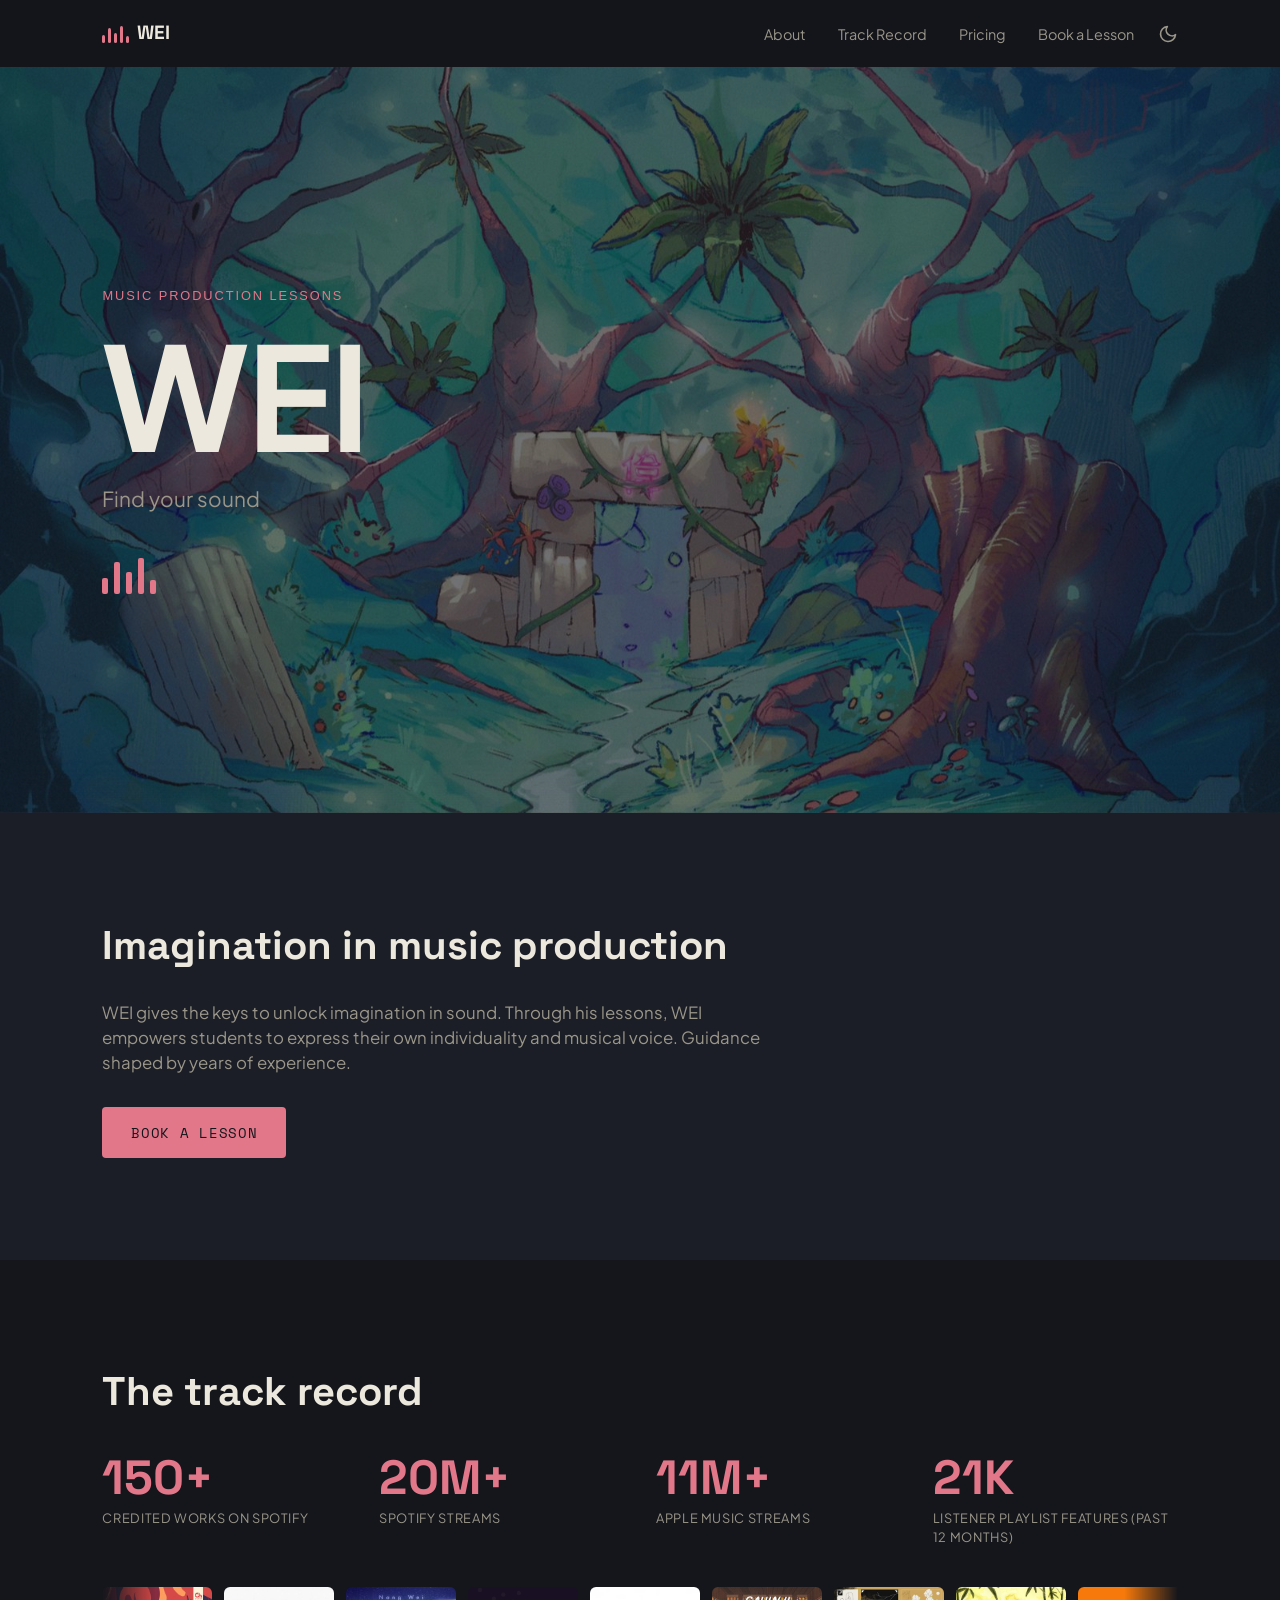
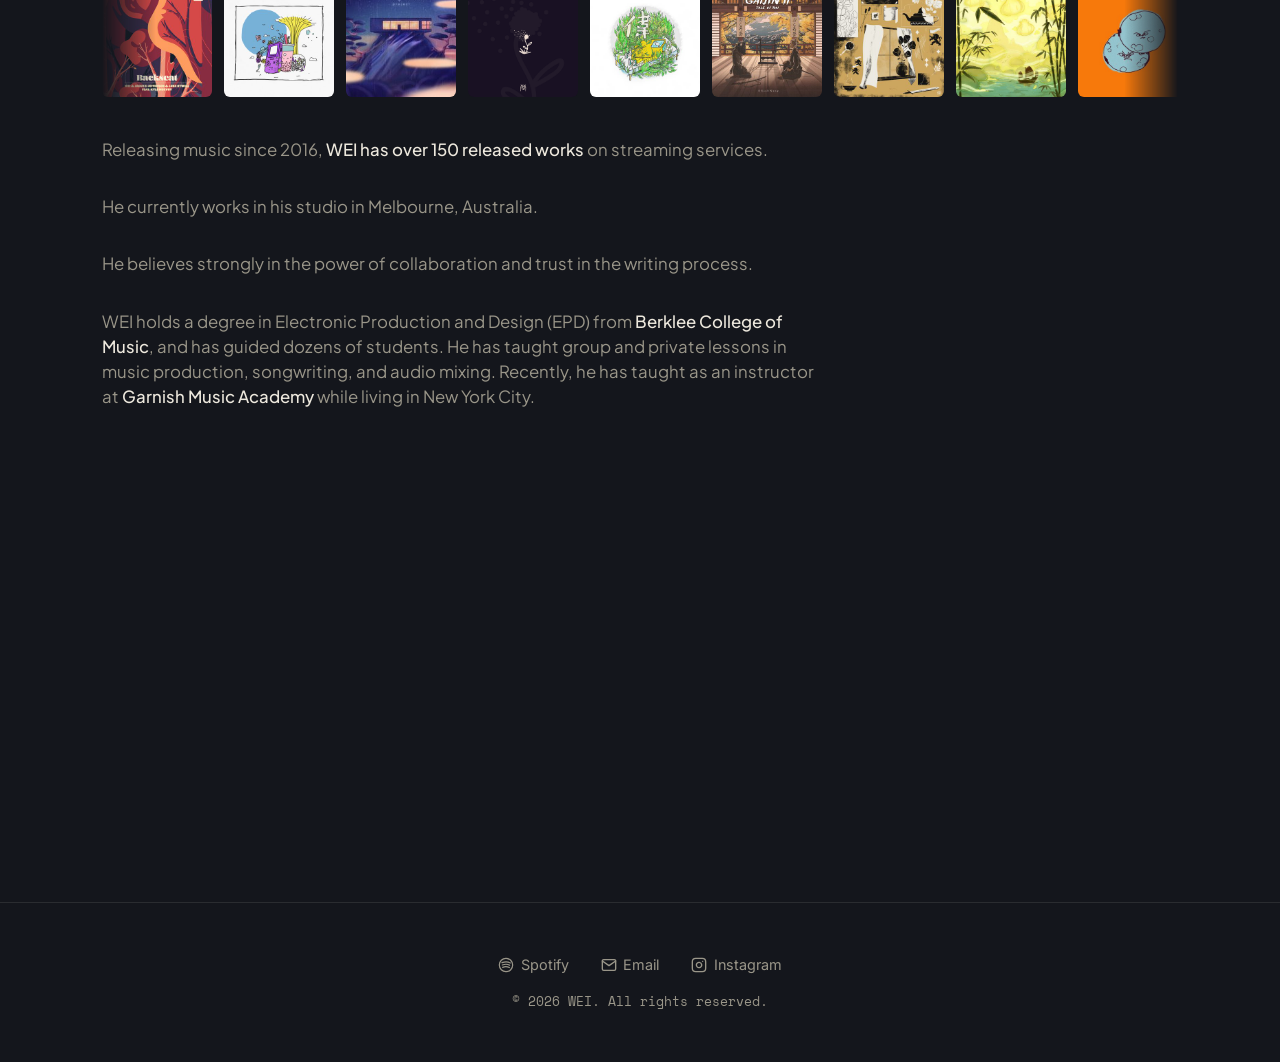
==== commit 21e27d26: "Performance: extract 709KB base64 hero photo out of styles.css - The light-theme hero background was" ====
--- a/index.html
+++ b/index.html
@@ -66,6 +66,7 @@
        brand name, a plain "body" font for readable paragraph text, and a
        "mono" font kept in reserve for small labels -->
   <link rel="preconnect" href="https://fonts.googleapis.com">
+  <link rel="preconnect" href="https://fonts.gstatic.com" crossorigin>
   <link href="https://fonts.googleapis.com/css2?family=Plus+Jakarta+Sans:wght@400;500;700&family=Space+Grotesk:wght@500;700&family=Inter:wght@400;500&family=Space+Mono&display=swap" rel="stylesheet">
 
   <!-- All styling now lives in one shared file, styles.css, instead of
@@ -245,52 +246,54 @@
          set appears twice back to back, for the seamless loop). Add
          or swap files there and let me know - I'll update this list
          to match. -->
-    <div class="cover-marquee reveal" aria-hidden="true">
+    <div class="cover-marquee" aria-hidden="true" data-defer-reveal>
       <div class="cover-marquee-track">
-        <img src="images/Marquee_covers/Backseat.jpg" alt="Backseat" loading="lazy">
-        <img src="images/Marquee_covers/Bubble%20Tea%20rework.JPG" alt="Bubble Tea rework" loading="lazy">
-        <img src="images/Marquee_covers/ElijahNangxWEI-nangwei_art.jpg" alt="ElijahNangxWEI-nangwei art" loading="lazy">
-        <img src="images/Marquee_covers/Feel%20Trip%20-%20my%20wishes%20saved.PNG" alt="Feel Trip - my wishes saved" loading="lazy">
-        <img src="images/Marquee_covers/Fjunxwei-tomorrow.jpg" alt="Fjunxwei-tomorrow" loading="lazy">
-        <img src="images/Marquee_covers/Front%20Cover%20Gaijin%202.jpg" alt="Front Cover Gaijin 2" loading="lazy">
-        <img src="images/Marquee_covers/Golden%20Gates.jpg" alt="Golden Gates" loading="lazy">
-        <img src="images/Marquee_covers/IMG_1874.jpg" alt="IMG 1874" loading="lazy">
-        <img src="images/Marquee_covers/Loyal_Cover%20Art.jpg" alt="Loyal Cover Art" loading="lazy">
-        <img src="images/Marquee_covers/NOTFINAL_DTS_Philia_Daniel_Faro%CC%80_Photo_ID4683.jpg" alt="NOTFINAL DTS Philia Daniel Farò Photo ID4683" loading="lazy">
-        <img src="images/Marquee_covers/Persona.png" alt="Persona" loading="lazy">
-        <img src="images/Marquee_covers/Vinci_LazlowxWEI.jpg" alt="Vinci LazlowxWEI" loading="lazy">
-        <img src="images/Marquee_covers/WEI%20-%20%5BNeverland%5D%20Bazaar%2030-9%20final.jpg" alt="WEI - [Neverland] Bazaar 30-9 final" loading="lazy">
-        <img src="images/Marquee_covers/WEI%20Cover%20%282022%29.png" alt="WEI Cover (2022)" loading="lazy">
-        <img src="images/Marquee_covers/WEI%2C%20Cotton%20Duck%20-%20Solstice%20EP%20Artwork%20.jpeg" alt="WEI, Cotton Duck - Solstice EP Artwork" loading="lazy">
-        <img src="images/Marquee_covers/cute%20shh.jpeg" alt="cute shh" loading="lazy">
-        <img src="images/Marquee_covers/fizzyliftingdrinks.jpeg" alt="fizzyliftingdrinks" loading="lazy">
-        <img src="images/Marquee_covers/halls%20i%20dream%20of%20final.jpg" alt="halls i dream of final" loading="lazy">
-        <img src="images/Marquee_covers/hines_simla.png" alt="hines simla" loading="lazy">
-        <img src="images/Marquee_covers/into%20your%20arms....jpeg" alt="into your arms..." loading="lazy">
-        <img src="images/Marquee_covers/willamber3.jpg" alt="willamber3" loading="lazy">
-        <img src="images/Marquee_covers/youth.JPG" alt="youth" loading="lazy">
-        <img src="images/Marquee_covers/Backseat.jpg" alt="Backseat" loading="lazy">
-        <img src="images/Marquee_covers/Bubble%20Tea%20rework.JPG" alt="Bubble Tea rework" loading="lazy">
-        <img src="images/Marquee_covers/ElijahNangxWEI-nangwei_art.jpg" alt="ElijahNangxWEI-nangwei art" loading="lazy">
-        <img src="images/Marquee_covers/Feel%20Trip%20-%20my%20wishes%20saved.PNG" alt="Feel Trip - my wishes saved" loading="lazy">
-        <img src="images/Marquee_covers/Fjunxwei-tomorrow.jpg" alt="Fjunxwei-tomorrow" loading="lazy">
-        <img src="images/Marquee_covers/Front%20Cover%20Gaijin%202.jpg" alt="Front Cover Gaijin 2" loading="lazy">
-        <img src="images/Marquee_covers/Golden%20Gates.jpg" alt="Golden Gates" loading="lazy">
-        <img src="images/Marquee_covers/IMG_1874.jpg" alt="IMG 1874" loading="lazy">
-        <img src="images/Marquee_covers/Loyal_Cover%20Art.jpg" alt="Loyal Cover Art" loading="lazy">
-        <img src="images/Marquee_covers/NOTFINAL_DTS_Philia_Daniel_Faro%CC%80_Photo_ID4683.jpg" alt="NOTFINAL DTS Philia Daniel Farò Photo ID4683" loading="lazy">
-        <img src="images/Marquee_covers/Persona.png" alt="Persona" loading="lazy">
-        <img src="images/Marquee_covers/Vinci_LazlowxWEI.jpg" alt="Vinci LazlowxWEI" loading="lazy">
-        <img src="images/Marquee_covers/WEI%20-%20%5BNeverland%5D%20Bazaar%2030-9%20final.jpg" alt="WEI - [Neverland] Bazaar 30-9 final" loading="lazy">
-        <img src="images/Marquee_covers/WEI%20Cover%20%282022%29.png" alt="WEI Cover (2022)" loading="lazy">
-        <img src="images/Marquee_covers/WEI%2C%20Cotton%20Duck%20-%20Solstice%20EP%20Artwork%20.jpeg" alt="WEI, Cotton Duck - Solstice EP Artwork" loading="lazy">
-        <img src="images/Marquee_covers/cute%20shh.jpeg" alt="cute shh" loading="lazy">
-        <img src="images/Marquee_covers/fizzyliftingdrinks.jpeg" alt="fizzyliftingdrinks" loading="lazy">
-        <img src="images/Marquee_covers/halls%20i%20dream%20of%20final.jpg" alt="halls i dream of final" loading="lazy">
-        <img src="images/Marquee_covers/hines_simla.png" alt="hines simla" loading="lazy">
-        <img src="images/Marquee_covers/into%20your%20arms....jpeg" alt="into your arms..." loading="lazy">
-        <img src="images/Marquee_covers/willamber3.jpg" alt="willamber3" loading="lazy">
-        <img src="images/Marquee_covers/youth.JPG" alt="youth" loading="lazy">
+        <img src="images/Marquee_covers/Backseat.jpg" alt="Backseat">
+        <img src="images/Marquee_covers/Bubble%20Tea%20rework.JPG" alt="Bubble Tea rework">
+        <img src="images/Marquee_covers/ElijahNangxWEI-nangwei_art.jpg" alt="ElijahNangxWEI-nangwei art">
+        <img src="images/Marquee_covers/Feel%20Trip%20-%20my%20wishes%20saved.PNG" alt="Feel Trip - my wishes saved">
+        <img src="images/Marquee_covers/Fjunxwei-tomorrow.jpg" alt="Fjunxwei-tomorrow">
+        <img src="images/Marquee_covers/Front%20Cover%20Gaijin%202.jpg" alt="Front Cover Gaijin 2">
+        <img src="images/Marquee_covers/Golden%20Gates.jpg" alt="Golden Gates">
+        <img src="images/Marquee_covers/IMG_1874.jpg" alt="IMG 1874">
+        <img src="images/Marquee_covers/Loyal_Cover%20Art.jpg" alt="Loyal Cover Art">
+        <img src="images/Marquee_covers/NOTFINAL_DTS_Philia_Daniel_Faro%CC%80_Photo_ID4683.jpg" alt="NOTFINAL DTS Philia Daniel Farò Photo ID4683">
+        <img src="images/Marquee_covers/Persona.png" alt="Persona">
+        <img src="images/Marquee_covers/Vinci_LazlowxWEI.jpg" alt="Vinci LazlowxWEI">
+        <img src="images/Marquee_covers/WEI%20-%20%5BNeverland%5D%20Bazaar%2030-9%20final.jpg" alt="WEI - [Neverland] Bazaar 30-9 final">
+        <img src="images/Marquee_covers/WEI%20Cover%20%282022%29.png" alt="WEI Cover (2022)">
+        <img src="images/Marquee_covers/WEI%2C%20Cotton%20Duck%20-%20Solstice%20EP%20Artwork%20.jpeg" alt="WEI, Cotton Duck - Solstice EP Artwork">
+        <img src="images/Marquee_covers/cute%20shh.jpeg" alt="cute shh">
+        <img src="images/Marquee_covers/fizzyliftingdrinks.jpeg" alt="fizzyliftingdrinks">
+        <img src="images/Marquee_covers/halls%20i%20dream%20of%20final.jpg" alt="halls i dream of final">
+        <img src="images/hero-dark.jpg" alt="hero-dark">
+        <img src="images/Marquee_covers/hines_simla.png" alt="hines simla">
+        <img src="images/Marquee_covers/into%20your%20arms....jpeg" alt="into your arms...">
+        <img src="images/Marquee_covers/willamber3.jpg" alt="willamber3">
+        <img src="images/Marquee_covers/youth.JPG" alt="youth">
+        <img src="images/Marquee_covers/Backseat.jpg" alt="Backseat">
+        <img src="images/Marquee_covers/Bubble%20Tea%20rework.JPG" alt="Bubble Tea rework">
+        <img src="images/Marquee_covers/ElijahNangxWEI-nangwei_art.jpg" alt="ElijahNangxWEI-nangwei art">
+        <img src="images/Marquee_covers/Feel%20Trip%20-%20my%20wishes%20saved.PNG" alt="Feel Trip - my wishes saved">
+        <img src="images/Marquee_covers/Fjunxwei-tomorrow.jpg" alt="Fjunxwei-tomorrow">
+        <img src="images/Marquee_covers/Front%20Cover%20Gaijin%202.jpg" alt="Front Cover Gaijin 2">
+        <img src="images/Marquee_covers/Golden%20Gates.jpg" alt="Golden Gates">
+        <img src="images/Marquee_covers/IMG_1874.jpg" alt="IMG 1874">
+        <img src="images/Marquee_covers/Loyal_Cover%20Art.jpg" alt="Loyal Cover Art">
+        <img src="images/Marquee_covers/NOTFINAL_DTS_Philia_Daniel_Faro%CC%80_Photo_ID4683.jpg" alt="NOTFINAL DTS Philia Daniel Farò Photo ID4683">
+        <img src="images/Marquee_covers/Persona.png" alt="Persona">
+        <img src="images/Marquee_covers/Vinci_LazlowxWEI.jpg" alt="Vinci LazlowxWEI">
+        <img src="images/Marquee_covers/WEI%20-%20%5BNeverland%5D%20Bazaar%2030-9%20final.jpg" alt="WEI - [Neverland] Bazaar 30-9 final">
+        <img src="images/Marquee_covers/WEI%20Cover%20%282022%29.png" alt="WEI Cover (2022)">
+        <img src="images/Marquee_covers/WEI%2C%20Cotton%20Duck%20-%20Solstice%20EP%20Artwork%20.jpeg" alt="WEI, Cotton Duck - Solstice EP Artwork">
+        <img src="images/Marquee_covers/cute%20shh.jpeg" alt="cute shh">
+        <img src="images/Marquee_covers/fizzyliftingdrinks.jpeg" alt="fizzyliftingdrinks">
+        <img src="images/Marquee_covers/halls%20i%20dream%20of%20final.jpg" alt="halls i dream of final">
+        <img src="images/hero-dark.jpg" alt="hero-dark">
+        <img src="images/Marquee_covers/hines_simla.png" alt="hines simla">
+        <img src="images/Marquee_covers/into%20your%20arms....jpeg" alt="into your arms...">
+        <img src="images/Marquee_covers/willamber3.jpg" alt="willamber3">
+        <img src="images/Marquee_covers/youth.JPG" alt="youth">
       </div>
     </div>
 
@@ -326,7 +329,7 @@
         frameborder="0"
         allowfullscreen=""
         allow="autoplay; clipboard-write; encrypted-media; fullscreen; picture-in-picture"
-        loading="lazy">
+       >
       </iframe>
     </div>
 
--- a/styles.css
+++ b/styles.css
@@ -172,7 +172,7 @@
   transform: scale(var(--hero-scale, 1));
   transform-origin: center;
   will-change: transform;
-  background: url('[data-uri]